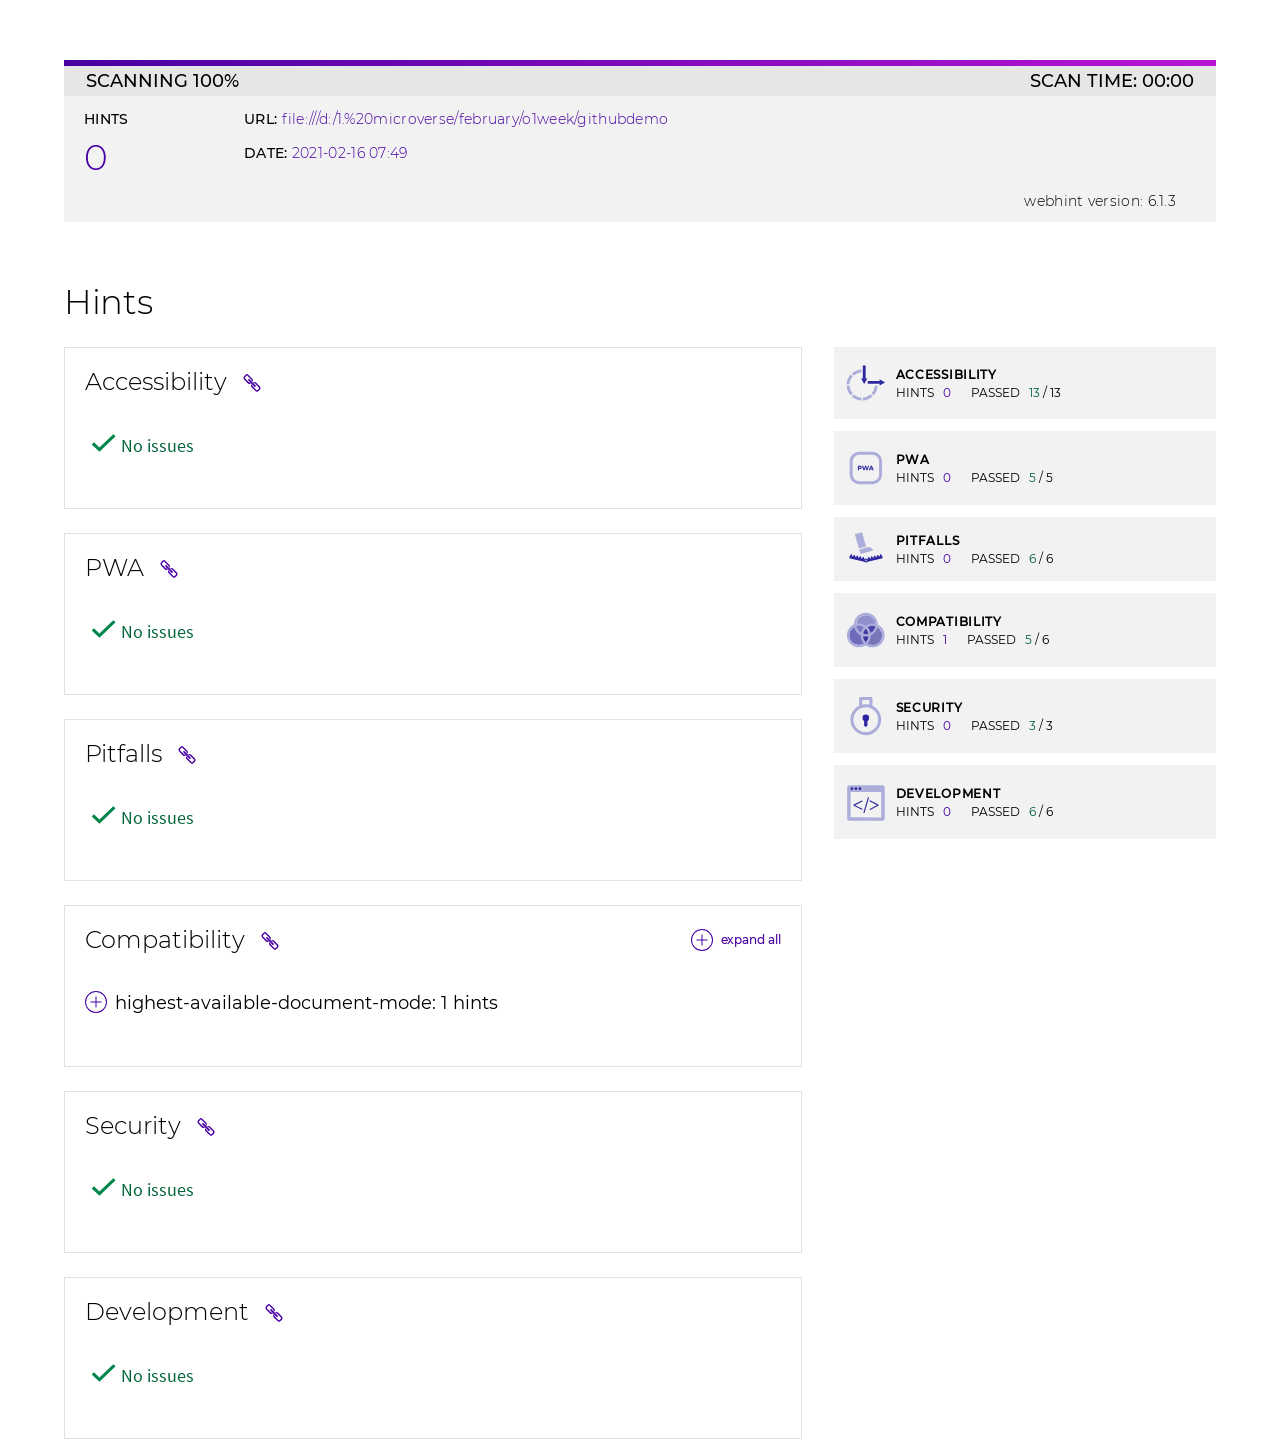
==== hint-report/file--D--1-%20Microverse-February-O1Week-githubDemo.html @ 8ad3d0ea "chage directory of linters.yml" ====
<!DOCTYPE html>
<html lang="en">
<head>
    <meta charset="utf-8">
    <title>Webhint</title>
    <meta name="viewport" content="width=device-width, initial-scale=1">
    
    
        <link rel="icon" href="[data-uri]">
    



    
        <style>
            /* Content from file: styles/fonts.css */
            @font-face {
    font-family: "Montserrat";
    font-style: normal;
    font-weight: 300;
    src: local("Montserrat Light"), local("Montserrat-Light"), url('[data-uri]') format("woff2"), url('[data-uri]') format("woff");
    unicode-range: U+0000-00FF, U+0131, U+0152-0153, U+02BB-02BC, U+02C6, U+02DA, U+02DC, U+2000-206F, U+2074, U+20AC, U+2122, U+2191, U+2193, U+2212, U+2215, U+FEFF, U+FFFD;
}

@font-face {
    font-family: "Montserrat";
    font-style: normal;
    font-weight: 400;
    src: local("Montserrat Regular"), local("Montserrat-Regular"), url('[data-uri]') format("woff2"), url('[data-uri]') format("woff");
    unicode-range: U+0000-00FF, U+0131, U+0152-0153, U+02BB-02BC, U+02C6, U+02DA, U+02DC, U+2000-206F, U+2074, U+20AC, U+2122, U+2191, U+2193, U+2212, U+2215, U+FEFF, U+FFFD;
}

@font-face {
    font-family: "Montserrat";
    font-style: normal;
    font-weight: 500;
    src: local("Montserrat Medium"), local("Montserrat-Medium"), url('[data-uri]') format("woff2"), url('[data-uri]') format("woff");
    unicode-range: U+0000-00FF, U+0131, U+0152-0153, U+02BB-02BC, U+02C6, U+02DA, U+02DC, U+2000-206F, U+2074, U+20AC, U+2122, U+2191, U+2193, U+2212, U+2215, U+FEFF, U+FFFD;
}

@font-face {
    font-family: "Source Sans Pro";
    font-style: normal;
    font-weight: 400;
    src: local("Source Sans Pro Regular"), local("SourceSansPro-Regular"), url('[data-uri]') format("woff2"), url('[data-uri]') format("woff");
    unicode-range: U+0000-00FF, U+0131, U+0152-0153, U+02BB-02BC, U+02C6, U+02DA, U+02DC, U+2000-206F, U+2074, U+20AC, U+2122, U+2191, U+2193, U+2212, U+2215, U+FEFF, U+FFFD;
}

        </style>
    
        <style>
            /* Content from file: styles/base.css */
            /*
 *	BASE
 * =============================================
 */

* {
    box-sizing: border-box;
    margin: 0;
    padding: 0;
}

a {
    text-decoration: none;
}

a:hover {
    text-decoration: underline;
}

button, input, select {
    font: inherit;
}

img {
    border: 0;
}

/* Style focusable elements that need focus ring. Others reset and receive border styles in controls/color.css */
a:focus,
li:focus,
ul:focus,
button:focus,
summary:focus,
[tabindex="0"]:focus {
    outline: 1px dashed;
}

/*
Vertical rhythm
Sets a margin on select block level elements that have a previous sibling.
 */

* + p,
* + ol,
* + ul,
* + dl,
* + fieldset,
* + label,
* + pre,
* + blockquote,
* + img {
    margin-top: 2.4rem;
}

        </style>
    
        <style>
            /* Content from file: styles/controls.css */
            /*
 * BUTTONS
 * ---------------------------------------------
 */

button,
a.button {
    min-width: 16rem;
    max-width: 100%;
    border: 1px solid transparent;

    /* needed to override Chrome styles */
    border-radius: 0;
    padding: 1.2rem 1.6rem;

    color: #fff;
    letter-spacing: .1rem;
    text-transform: uppercase;

    overflow: hidden;
    white-space: nowrap;
    text-overflow: ellipsis;

    /* needed for .button as doesn’t always get default control behaviours */
    display: inline-block;
    text-align: center;
    cursor: pointer;
}

button:hover,
button:focus,
.button:hover,
.button:focus {
    border-color: hsla(0, 0%, 0%, .4);
}

button:active,
.button:active {
    border-color: transparent;
    background-color: hsla(0, 0%, 0%, .4);
}

        </style>
    
        <style>
            /* Content from file: styles/type.css */
            /*
 * TYPOGRAPHY
 * =============================================
 */

/*
    Base font size: 10px for easy rem to px conversion.
    Use % so if user increases their default font-size, it doesn’t wipe that out
*/
html {
    font-size: 62.5%;
}

/* use em rather than rem due to IE9–10 rem in font shorthand bug. */
body {
    font: 1.8em/1.4 base, "Source Sans Pro", Verdana, sans-serif;
}

/*	Headings and Captions */

/* only elements get top margin. Semantic classes only get the font/text styles */
h1,
h2,
h3,
h4,
h5,
button,
legend,
.headline,
.heading,
.subheading,
.title,
.subtitle,
.subtitle--alt,
.caption--alt,
.button,
.button--alt,
.scan-heading,
.category,
.rule-list,
.rule-title,
.rule-tile__category,
[class*="-badge"],
.scan-overview,
.docs-button,
.anchor-top,
.feature__cta {
    font-family: "Montserrat", sans-serif;
}


h1,
h2,
.headline,
.heading,
.scan-heading {
    letter-spacing: -.01em;

    position: relative;
    max-width: 64rem;
    z-index: 1;
}

.headline::before,
.heading::before {
    content: "";
    position: absolute;
    left: 0;
    top: -.5rem;
    height: .5rem;
    width: 5rem;
}

h1,
h2,
h3,
h6,
caption,
.headline,
.heading,
.subheading,
.title,
.subcaption {
    font-weight: 300;
    line-height: 1.2;
}

h3,
h4,
.title,
.subtitle,
.subtitle--alt {
    font-weight: 300;
}

h2,
.subheading {
    font-size: 2.6rem;
}

h3,
.title,
.scan-heading {
    font-size: 2rem;
}

h4,
caption,
.subtitle {
    font-size: 1.8rem;
}

@media (min-width: 48em) {

    h2,
    .subheading {
        font-size: 3.4rem;
    }

    h3,
    .title {
        font-size: 2.4rem;
    }

    h4,
    caption,
    .subtitle {
        font-size: 2rem;
    }

}

/* Maximum line lengths */
details,
p,
li {
    max-width: 64rem;
}

        </style>
    
        <style>
            /* Content from file: styles/layouts.css */
            /*
 * LAYOUTS
 * =============================================
 * @Dependencies: base.css, structure.css
 */

.container::after,
.layout::after,
.module::after {
    display: block;
    clear: both;
    content: "";
}

.layout {
    margin-right: 0;
    margin-left: 0;
}

.module {
    margin-top: 2.4rem;
    width: 100%;
}

.module:first-child {
    margin-top: 0;
}

@media (min-width: 33.75em) {

    .layout {
        margin-right: -1.2rem;
        margin-left: -1.2rem;
    }

    .module {
        float: left;
        padding-right: 1.2rem;
        padding-left: 1.2rem;
    }

}

@media (min-width: 48em) {

    .layout {
        margin-left: -1.6rem;
        margin-right: -1.6rem;
    }

    .module {
        padding-right: 1.6rem;
        padding-left: 1.6rem;
    }

}

/* Primary + Secondary */

@media (min-width: 48em) {

    .module--primary,
    .module--secondary {
        float: left;
        width: 50%;
        margin-top: 0;
    }

    .layout--basic--alt .module--secondary,
    .layout--basic--offset--alt .module--secondary {
        float: right;
    }

}

@media (min-width: 60em) {

    .layout--basic .module--primary,
    .layout--basic--alt .module--primary {
        width: 62.5%;
    }

    .layout--basic .module--secondary,
    .layout--basic--alt .module--secondary {
        width: 33.333%;
    }

    .layout--basic--offset .module--primary,
    .layout--basic--offset--alt .module--primary {
        width: 58.333%;
    }

    .layout--basic--offset .module--secondary,
    .layout--basic--offset--alt .module--secondary {
        width: 37.5%;
    }

}

        </style>
    
        <style>
            /* Content from file: styles/structure.css */
            /*
 * BASIC STRUCTURE
 * =============================================
 * @Dependencies: base.css
 */

body {
    overflow-x: hidden;
}

/* Limit widths */
hr,
.container {
    max-width: 144rem;
}

/* Standard sections and subsections */
.section,
hr {
    margin-top: 4.8rem;
}



/*
Containing element goes INSIDE sections,
as some sections are full-bleed on the page.
 */

.container {
    width: 100%;
    padding-right: 1rem;
    padding-left: 1rem;
}

.container .container,
.container hr {
    width: auto;
}

@media (min-width: 48em) {

    .content > header,
    .section,
    hr {
        margin-top: 6rem;
    }

}

/* @TODO: Revert to 56.2em when extensions is removed from header */
@media (min-width: 58em) {

    hr,
    .container {
        width: 90%;
        margin-right: auto;
        margin-left: auto;
        padding-right: 0;
        padding-left: 0;
    }

}

        </style>
    
        <style>
            /* Content from file: styles/anchor-top.css */
            a.anchor-top {
    position: fixed;
    right: 2.4rem;
    bottom: 2.4rem;

    width: 5rem;
    height: 6rem;

    padding: 3.3rem 1.2rem 1rem 1.2rem;

    font-size: 1.3rem;
    background: hsla(266, 100%, 32%, .7);
    color: #fff;
    text-transform: uppercase;

    border-radius: .4rem;
}

a.anchor-top:hover, a.anchor-top:focus {
    background: hsla(266, 100%, 32%, .8);
    text-decoration: none;
}

a.anchor-top:focus {
    outline: 1px dashed #4700a3;
}

a.anchor-top:active {
    background: hsla(266, 100%, 32%, 1);
}

a.anchor-top::before {
    content: url('[data-uri]');
    display: inline-block;
    position: absolute;
    width: 2.5rem;
    top: 1.4rem;
    left: 0;
    padding: 0 1.25rem;
}

        </style>
    
        <style>
            /* Content from file: styles/scan/scan-results.css */
            /*
* SCAN RESULTS
* =============================================
* @Dependencies: base.css, structure.css, type.css
*/

.menu-open {
    overflow: hidden;
}

/* SCAN OVERVIEW */

.scan-overview {
    margin-bottom: 2.4rem;
    width: 100%;
}

.scan-overview__status {
    background-color: #e6e6e6;
    display: flex;
    font-size: 1.8rem;
    font-weight: 500;
    justify-content: space-between;
    line-height: 1.8rem;
    margin: 0;
    padding: 1.2rem 2.2rem .6rem;
    position: relative;
    text-transform: uppercase;
}

.scan-overview__status * {
    margin-top: 0;
}

.scan-overview__progress-bar {
    background-image: linear-gradient(270deg, #4700a3, #b914d4);
    background-size: 300%;
    height: 6px;
    left: 0;
    position: absolute;
    top: 0;
    transition: width 1s 0s linear;
    width: 0;
    animation: progressBarAnimation 2s ease infinite;
}

.scan-overview__progress-bar.end-animation {
    animation: none;
    background-size: 100%;
    background-image: linear-gradient(to right, #4700a3, #b914d4);
}

@keyframes progressBarAnimation {

    0% {
        background-position: 0% 50%
    }
    50% {
        background-position: 100% 50%
    }
    100% {
        background-position: 0% 50%
    }

}

.scan-overview--details {
    background-color: #f2f2f2;
    padding: 1.4rem 2rem;
    position: relative;
}

.scan-overview--debug-details {
    display: flex;
}

.scan-overview__scan-time {
    display: none;
    margin: 0;
}

.scan-overview--version {
    margin-right: 2rem;
}

.scan-overview--version .scan-overview__subheader,
.scan-overview--config .scan-overview__subheader {
    text-transform: none;
}

.scan-overview__subheader {
    font-size: 1.4rem;
    font-weight: 500;
    letter-spacing: .03rem;
    margin-top: 1.4rem;
    max-width: none;
    text-transform: uppercase;
}

.scan-overview__subheader span {
    color: #4700a3;
    font-weight: 300;
}

.scan-overview--debug-details .scan-overview__subheader {
    color: #000;
    font-weight: 300;
}

.scan-overview--debug-details .scan-overview__subheader span {
    color: #000;
}

.overview--url__url {
    text-transform: lowercase;
}

[class*="scan-overview__body--"] {
    font-size: 4.8rem;
    font-weight: 200;
    letter-spacing: .03rem;
    margin-right: 1rem;
    margin-top: .2rem;
    min-width: 15rem;
    text-transform: uppercase;
}

.scan-overview__body--purple {
    color: #4700a3;
}

.scan-overview__body__permalink {
    overflow-wrap: break-word;
    word-wrap: break-word;
}

.scan-overview__body__permalink .permalink-content {
    text-transform: none;
}

.permalink-copy {
    background-color: transparent;
    font-weight: 300;
    min-width: 2rem;
    padding: 0;
    text-align: left;
    white-space: normal;
}

.permalink-copy img {
    vertical-align: middle;
    width: 2rem;
}

.scan-overview__body__link {
    color: #000;
    display: inline-block;
    font-weight: 300;
}

@media (min-width: 33.75em) {

    .scan-overview--details {
        display: flex;
        justify-content: flex-start;
        padding-bottom: 4rem;
    }

    .scan-overview--more-details {
        display: flex;
        flex-wrap: wrap;
        justify-content: flex-start;
    }

    .scan-overview--scan-links {
        margin-right: 2rem;
    }

    .scan-overview__scan-time {
        display: block;
    }

    .scan-overview--scan-links .scan-overview__subheader {
        margin-bottom: 1.4rem;
    }

    .scan-overview--debug-details {
        bottom: 1rem;
        position: absolute;
        right: 2rem;
    }

    .scan-overview__subheader {
        margin-top: 0;
    }
}

@media (min-width: 58em) {
    [class*="scan-overview__body--"] {
        font-size: 3.6rem;
    }
}

/* OVERVIEW TILES */

.module.module--categories {
    margin-top: 0;
    width: 100%;
}

.rule-categories {
    position: fixed;
    left: 0;
    padding: 0 2rem;
    width: 100%;
    background-color: #fff;
    z-index: 5;
    bottom: calc(-100% + 5rem);
    height: calc(100% - 5rem);
    transition: bottom .5s ease-out;
}

.rule-categories.open {
    bottom: 5rem;
}

.rule-categories a {
    text-decoration: none;
}

.rule-tile--wrapper {
    border: 1px solid #979797;
    border-top: none;
    display: block;
}

.rule-tile--wrapper:first-child {
    border-top: 1px solid #979797;
}

.rule-tile {
    align-items: center;
    background-color: #f2f2f2;
    color: #000;
    display: flex;
    justify-content: space-evenly;
    padding: 1.2rem;
}

.rule-icon {
    margin-top: 0;
    max-width: 3.1rem;
    width: 100%;
}

a > .rule-tile:hover {
    background-color: rgba(64, 69, 221, 0.2);
    text-decoration: none;
}

.rule-tile__category {
    color: #000;
    flex: 1;
    font-size: 1.2rem;
    font-weight: 600;
    letter-spacing: .07rem;
    margin: 0 0 0 1rem;
    max-width: 19rem;
    text-transform: uppercase;
    white-space: nowrap;
}

.rule-tile__hints {
    color: #4700a3;
}

.rule-tile__passed {
    color: #006538;
}

.rule-tile__info {
    align-items: center;
    display: flex;
    flex-grow: 1;
    justify-content: space-between;
}

.rule-tile__results {
    display: flex;
    flex: 1;
    justify-content: space-around;
}

.rule-tile__result-wrapper {
    margin-left: 2.4rem;
    text-align: center;
}

.rule-tile__result-wrapper p {
    margin: 0;
}

.rule-tile__sub-category {
    /* move to type.css */
    font-family: "Montserrat", sans-serif;
    font-size: 1.4rem;
    font-weight: 500;
    flex: 1;
    text-transform: uppercase;
}

.show-categories {
    background-color: #4713a0;
    bottom: 0;
    height: 5rem;
    left: 0;
    position: fixed;
    text-transform: uppercase;
    width: 100%;
    z-index: 10;
}


@media (min-width: 33.75em) {

    .module.module--categories {
        float: none;
    }

    .rule-tile__category {
        font-size: 1.4rem;
    }

    .rule-tile__sub-category {
        font-size: 1.6rem;
        font-weight: 400;
    }

    .rule-icon {
        max-width: 4rem;
        max-height: 5rem;
    }

}

@media (min-width: 48em) {

    .module.module--categories {
        float: right;
        margin-top: 2.4rem;
        position: sticky;
        top: 1rem;
        width: 35%;
    }

    .module.module--results {
        width: 65%;
    }
    .show-categories {
        display: none;
    }

    .rule-categories {
        display: block;
        padding: 0;
        position: static;
    }

    .rule-tile {
        margin: 0 0 1.2rem;
    }

    .rule-tile--wrapper {
        border: none;
    }

    .rule-tile--wrapper:first-child {
        border-top: none;
    }

}

@media (min-width: 48em) and (max-width: 82.5em) {

    .rule-tile__info {
        flex-direction: column;
        justify-content: center;
        align-items: start;
    }

    .rule-tile__category {
        font-size: 1.2rem;
    }

    .rule-tile__results {
        justify-content: start;
        line-height: 1.3rem;
        margin-left: 1rem;
        width: 100%;
    }

    .rule-tile__result-wrapper {
        margin: 0;
    }

    .rule-tile__result-wrapper:first-child {
        margin-right: 2rem;
    }

    .rule-tile__result-wrapper p {
        display: inline-block;
    }

    .rule-tile__result-wrapper p span {
        margin-left: .5rem;
    }

    .rule-tile__sub-category {
        font-size: 1.2rem;
    }

}

/* SCAN DETAILS */

.rule-result {
    border: 1px solid #e2e2e2;
    margin-top: 2.4rem;
    padding: 2rem;
}

.rule-result--category {
    align-items: center;
    display: flex;
    justify-content: space-between;
    margin-bottom: 3.6rem;
}

.hint-link::after {
	position: absolute;
	content: url('[data-uri]');
	display: inline-block;
	width: 2rem;
	margin-top: .3rem;
	margin-left: 1.5rem;
}

.button-expand-all {
    background: rgba(255, 255, 255, 0) url('[data-uri]') 0 0 no-repeat;
    border: 0;
    color: #4700a3;
    font-size: 1.2rem;
    font-weight: 500;
    height: 2.2rem;
    letter-spacing: -.1px;
    line-height: 2.2rem;
    min-width: 0;
    padding: 0 0 0 3rem;
    position: relative;
}

.button-expand-all.closed {
    background-position: 0 -2.2rem;
}

.rule-result h3 {
    display: flex;
    text-transform: capitalize;
}

.rule-result--details {
    /* display: block; is necessary for Edge */
    display: block;
    margin-bottom: 3rem;
    max-width: none;
    width: 100%;
}

.rule-result--details > .rule-content {
    display: none;
}

.rule-result--details[open] > .rule-content {
    display: block;
}

.rule-title {
    cursor: pointer;
    font-size: 1.8rem;
    font-weight: 400;
    padding-left: 3rem;
    list-style: none;
}

.rule-title::-webkit-details-marker {
    display: none;
}

.rule-title::before {
    background: url('[data-uri]') no-repeat 0 -22px;
    content: "";
    height: 22px;
    position: absolute;
    width: 22px;
    margin-left: -3rem;
}

.rule-result--details[open] .rule-title::before {
    background-position: 0 0;
}

.rule-content {
    border-top: 1px solid #979797;
    display: flex;
    flex-flow: column;
    margin-top: .8rem;
}

.rule-result--details__hint-number {
    color: #4700a3;
}

.rule-result--details__hint-link,
.rule-result--details__hint-link:visited {
    color: #4700a3;
}

.rule-doc-buttons {
    background-color: #fff;
    padding-top: 1rem;
    position: sticky;
    top: 0;
    z-index: 1;
}

.rule-doc-button {
    background: #4700a3;
    display: inline-block;
    font-size: 1.4rem;
    font-weight: 500;
    padding: .6rem 3.5rem .6rem 1rem;
    position: relative;
    text-decoration: none;
}

.rule-doc-button,
.rule-doc-button:visited {
    color: #fff;
}

.rule-doc-button:nth-child(2) {
    margin-left: 1rem;
}

.rule-doc-icon {
    background: url('[data-uri]') no-repeat right center;
    height: 100%;
    position: absolute;
    right: 1rem;
    top: 0;
    width: 20px;
}

button {
    text-transform: none;
}

.rule-result--details__body {
    padding: 1.4rem 0;
    margin-left: 3rem;
}

.rule-result--details__body p {
    overflow-wrap: break-word;
    word-wrap: break-word;
}

.rule-result--details__body > * {
    margin-top: 2rem;
}

.rule-result--details__body code {
    background-color: hsla(238, 65%, 90%, .6);
    border-radius: .3rem;
    padding: .2rem .4rem;
}

.rule-result__code {
    background-color: #f4f4f4;
    margin-top: 3rem;
    padding: 2.4rem;
    /* Hanlde long urls */
    overflow-wrap: break-word;
    word-wrap: break-word;
    -ms-word-break: break-all;
    word-break: break-word;
    /* Adds a hyphen where the word breaks, if supported (No Blink) */
    -ms-hyphens: auto;
    -moz-hyphens: auto;
    -webkit-hyphens: auto;
    hyphens: auto;
}

.rule-result__code code {
    background-color: #f4f4f4;
}

/* RULE RESULT MESSAGES */

.rule-result__message--compiling {
    color: #4700a3;
    margin-top: -2.6rem;
}

.rule-result__message--compiling p,
.rule-result__message--compiling__loader {
    display: inline-block;
}

.rule-result__message--compiling p {
    padding-left: 1.6rem;
}

.rule-result__message--compiling__loader {
    animation: spin 2s linear infinite;
    border: 3px solid #f3f3f3;
    border-radius: 50%;
    border-top: 3px solid #4700a3;
    height: 2.5rem;
    width: 2.5rem;
}

.rule-result__doc--list {
    padding-left: 2rem;
    margin-top: 0;
}

/* RESULTS LOADER ANIMATION */

@keyframes spin {

    0% {
        transform: rotate(0deg);
    }
    100% {
        transform: rotate(360deg);
    }

}

.rule-result__message--passed {
    color: #006538;
    padding-left: 3.6rem;
}

.rule-result__message--passed::before {
    content: url('[data-uri]');
    height: .5rem;
    position: absolute;
    width: 2.5rem;
    margin-left: -3rem;
}

/* INTEGRATION MESSAGES */

.rule-result--details__footer-msg {
    margin: 2.4rem 0 2.4rem 3rem;
}

.rule-result--details__footer-msg p {
    display: inline-block;
}

.rule-result--details__footer-msg img {
    margin-left: 1.2rem;
    margin-top: 0;
    vertical-align: middle;
    width: 15rem;
}

.rule-result--details__footer-msg img.axe-logo {
    width: 7rem;
}

/* SCAN QUEUE */

.scan-queue-bg-wrap {
    background-color: #3035a6;
    color: #fff;
    padding-bottom: 6rem;
}

.scan-queue-bg-wrap .breadcrumb ul,
.scan-queue-bg-wrap .breadcrumb ul a,
.scan-queue-bg-wrap > .subtitle {
    color: #fff;
}

.scan-queue__permalink {
    background-color: #fff;
    color: #000;
    max-width: 64rem;
    margin: 2.4rem 0;
    padding: 2.4rem;
    word-break: break-all;
}

/* SCAN ERROR */

.scanner-cta {
    position: relative;
}

.scanner-cta__link::after {
    content: url('[data-uri]');
    display: inline-block;
    left: 21rem;
    margin-top: .2rem;
    position: absolute;
    width: .8rem;
}

.scan-error {
    margin-top: 2.4rem;
}

/* PRINT STYLES */

@media print {

    .rule-categories {
        position: relative;
        margin: 1.2rem 0 0 0;
        padding: 0;
    }

    .show-categories {
        display: none;
    }

    .rule-tiles {
        padding: .6rem 1.2rem;
    }

    .button-expand-all {
        display: none;
    }

    .rule-doc-buttons {
        position: relative;
    }

    .rule-doc-button,
    .rule-doc-button:nth-child(2) {
        border: 1px solid #4700a3;
        color: #4700a3;
        background-color: #fff;
        padding: .6rem;
    }

    .rule-doc-icon {
        display: none;
    }

    .rule-result--details,
    .rule-result--details__hint-link,
    .rule-result--details__footer-msg {
        font-size: 75%;
    }

    .rule-result--details__body {
        border-top: 1px solid #d6d6d6;
    }

    .rule-content div:nth-child(2) {
        border-top: none;
    }

    .rule-result--details__body p {
        margin: .6rem 0 0 0;
    }

    .rule-result__code {
        border: 1px solid #d6d6d6;
        margin: 1.2rem 0 0 0;
        padding: 1.2rem;
    }

    .rule-result--details__footer-msg {
        margin: .6rem 0 1.2rem 3rem;
    }

    .rule-result--details__footer-msg img.axe-logo {
        width: 3rem;
    }

    .rule-title {
        padding-left: 0;
    }

    .hint-link::after,
    .rule-title::before {
        display: none;
    }

}

        </style>
    
        <style>
            /* Content from file: styles/highlight/default.min.css */
            .hljs{display:block;overflow-x:auto;padding:0.5em;background:#F0F0F0}.hljs,.hljs-subst{color:#444}.hljs-comment{color:#888888}.hljs-keyword,.hljs-attribute,.hljs-selector-tag,.hljs-meta-keyword,.hljs-doctag,.hljs-name{font-weight:bold}.hljs-type,.hljs-string,.hljs-number,.hljs-selector-id,.hljs-selector-class,.hljs-quote,.hljs-template-tag,.hljs-deletion{color:#880000}.hljs-title,.hljs-section{color:#880000;font-weight:bold}.hljs-regexp,.hljs-symbol,.hljs-variable,.hljs-template-variable,.hljs-link,.hljs-selector-attr,.hljs-selector-pseudo{color:#BC6060}.hljs-literal{color:#78A960}.hljs-built_in,.hljs-bullet,.hljs-code,.hljs-addition{color:#397300}.hljs-meta{color:#1f7199}.hljs-meta-string{color:#4d99bf}.hljs-emphasis{font-style:italic}.hljs-strong{font-weight:bold}
        </style>
    
</head>
<body>
    <div class="section container">
    <div class="scan-overview" data-id="1613461796624" id="main">
        <div class="scan-overview__status">
            <div id="scan-percentage-bar" class="scan-overview__progress-bar end-animation" style="width: 100%"></div>
            <p>scanning <span id="scan-percentage">100%</span></p>
            <p class="scan-overview__scan-time">
                scan time: <span id="scan-time">00:00</span>
            </p>
        </div>
        <div class="scan-overview--details">
            <div class="scan-overview--hints">
                <p class="scan-overview__subheader">hints</p>
                <p class="scan-overview__body--purple large" id="total-hints">0</p>
            </div>
            <div class="scan-overview--more-details">
                <div class="scan-overview--scan-links">
                    <div class="scan-overview--url">
                        <p class="scan-overview__subheader">url: <span class="overview--url__url">file:///D:/1.%20Microverse/February/O1Week/githubDemo</span></p>
                    </div>
                    
                        <div class="scan-overview--time-stamp">
                            <p class="scan-overview__subheader">Date: <span id="scan-date" class="overview--time-stamp__time-stamp" data-date="2021-02-16T07:49:56.011Z">2021-02-16T07:49:56.011Z</span></p>
                        </div>
                    
                </div>
                
            </div>
            <div class="scan-overview--debug-details">
                <div class="scan-overview--version">
                    <p class="scan-overview__subheader">webhint version: <span id="version">6.1.3</span></p>
                </div>
                
            </div>
        </div>
    </div>
    
    <section id="results-container" class="section container" aria-labelledby="hints" aria-live="polite">
        <h2 id="hints">Hints</h2>
        <div class="layout layout--basic--offset--alt">
            <div class="module module--secondary module--categories">
                <button aria-control="categories-list" class="show-categories" id="show-categories">Jump to category</button>
                <div class="rule-categories" id="categories-list">
                                            <a class="rule-tile--wrapper" id="summary-accessibility" href="#category-accessibility">
    <div class="rule-tile">
        <img src="[data-uri]" class="rule-icon" alt="" role="presentation">
        <div class="rule-tile__info">
            <p class="rule-tile__category">Accessibility</p>
            <div class="rule-tile__results">
                <div class="rule-tile__result-wrapper">
                    <p class="rule-tile__sub-category">hints</p>
                    <p class="rule-tile__sub-category rule-tile__hints"><span>0</span></p>
                </div>
                <div class="rule-tile__result-wrapper">
                    <p class="rule-tile__sub-category">passed</p>
                    <p class="rule-tile__sub-category"><span class="rule-tile__passed">13</span>&nbsp;/&nbsp;13</p>
                </div>
            </div>
        </div>
    </div>
</a>

                                            <a class="rule-tile--wrapper" id="summary-pwa" href="#category-pwa">
    <div class="rule-tile">
        <img src="[data-uri]" class="rule-icon" alt="" role="presentation">
        <div class="rule-tile__info">
            <p class="rule-tile__category">PWA</p>
            <div class="rule-tile__results">
                <div class="rule-tile__result-wrapper">
                    <p class="rule-tile__sub-category">hints</p>
                    <p class="rule-tile__sub-category rule-tile__hints"><span>0</span></p>
                </div>
                <div class="rule-tile__result-wrapper">
                    <p class="rule-tile__sub-category">passed</p>
                    <p class="rule-tile__sub-category"><span class="rule-tile__passed">5</span>&nbsp;/&nbsp;5</p>
                </div>
            </div>
        </div>
    </div>
</a>

                                            <a class="rule-tile--wrapper" id="summary-pitfalls" href="#category-pitfalls">
    <div class="rule-tile">
        <img src="[data-uri]" class="rule-icon" alt="" role="presentation">
        <div class="rule-tile__info">
            <p class="rule-tile__category">Pitfalls</p>
            <div class="rule-tile__results">
                <div class="rule-tile__result-wrapper">
                    <p class="rule-tile__sub-category">hints</p>
                    <p class="rule-tile__sub-category rule-tile__hints"><span>0</span></p>
                </div>
                <div class="rule-tile__result-wrapper">
                    <p class="rule-tile__sub-category">passed</p>
                    <p class="rule-tile__sub-category"><span class="rule-tile__passed">6</span>&nbsp;/&nbsp;6</p>
                </div>
            </div>
        </div>
    </div>
</a>

                                            <a class="rule-tile--wrapper" id="summary-compatibility" href="#category-compatibility">
    <div class="rule-tile">
        <img src="[data-uri]" class="rule-icon" alt="" role="presentation">
        <div class="rule-tile__info">
            <p class="rule-tile__category">Compatibility</p>
            <div class="rule-tile__results">
                <div class="rule-tile__result-wrapper">
                    <p class="rule-tile__sub-category">hints</p>
                    <p class="rule-tile__sub-category rule-tile__hints"><span>1</span></p>
                </div>
                <div class="rule-tile__result-wrapper">
                    <p class="rule-tile__sub-category">passed</p>
                    <p class="rule-tile__sub-category"><span class="rule-tile__passed">5</span>&nbsp;/&nbsp;6</p>
                </div>
            </div>
        </div>
    </div>
</a>

                                            <a class="rule-tile--wrapper" id="summary-security" href="#category-security">
    <div class="rule-tile">
        <img src="[data-uri]" class="rule-icon" alt="" role="presentation">
        <div class="rule-tile__info">
            <p class="rule-tile__category">Security</p>
            <div class="rule-tile__results">
                <div class="rule-tile__result-wrapper">
                    <p class="rule-tile__sub-category">hints</p>
                    <p class="rule-tile__sub-category rule-tile__hints"><span>0</span></p>
                </div>
                <div class="rule-tile__result-wrapper">
                    <p class="rule-tile__sub-category">passed</p>
                    <p class="rule-tile__sub-category"><span class="rule-tile__passed">3</span>&nbsp;/&nbsp;3</p>
                </div>
            </div>
        </div>
    </div>
</a>

                                            <a class="rule-tile--wrapper" id="summary-development" href="#category-development">
    <div class="rule-tile">
        <img src="[data-uri]" class="rule-icon" alt="" role="presentation">
        <div class="rule-tile__info">
            <p class="rule-tile__category">Development</p>
            <div class="rule-tile__results">
                <div class="rule-tile__result-wrapper">
                    <p class="rule-tile__sub-category">hints</p>
                    <p class="rule-tile__sub-category rule-tile__hints"><span>0</span></p>
                </div>
                <div class="rule-tile__result-wrapper">
                    <p class="rule-tile__sub-category">passed</p>
                    <p class="rule-tile__sub-category"><span class="rule-tile__passed">6</span>&nbsp;/&nbsp;6</p>
                </div>
            </div>
        </div>
    </div>
</a>

                    
                </div>
            </div>
            <div class="module module--primary module--results">
                                    <section class="rule-result" id="accessibility">
    <div class="rule-result--category">
        <h3 id="category-accessibility">Accessibility <a href="#category-accessibility" class="hint-link" title="Accessibility"></a></h3>
        
    </div>
    
        <div class="rule-result--details">
    <div class="rule-result__message--passed">
        <p>No issues</p>
    </div>
</div>

    
</section>

                                    <section class="rule-result" id="pwa">
    <div class="rule-result--category">
        <h3 id="category-pwa">PWA <a href="#category-pwa" class="hint-link" title="PWA"></a></h3>
        
    </div>
    
        <div class="rule-result--details">
    <div class="rule-result__message--passed">
        <p>No issues</p>
    </div>
</div>

    
</section>

                                    <section class="rule-result" id="pitfalls">
    <div class="rule-result--category">
        <h3 id="category-pitfalls">Pitfalls <a href="#category-pitfalls" class="hint-link" title="Pitfalls"></a></h3>
        
    </div>
    
        <div class="rule-result--details">
    <div class="rule-result__message--passed">
        <p>No issues</p>
    </div>
</div>

    
</section>

                                    <section class="rule-result" id="compatibility">
    <div class="rule-result--category">
        <h3 id="category-compatibility">Compatibility <a href="#category-compatibility" class="hint-link" title="Compatibility"></a></h3>
        
            <button title="expand" class="button-expand-all expanded">close all</button>

        
    </div>
    
        
            <details open class="rule-result--details" id="highest-available-document-mode" aria-expanded="true" role="group">
    <summary class="rule-title" title="show highest-available-document-mode&#39;s result details" role="button">highest-available-document-mode: 1 hints</summary>
    <div class="rule-content">
        
        <div class="rule-doc-buttons">
            <a class="rule-doc-button" rel="noopener noreferrer" target="_blank" href="https://webhint.io/docs/user-guide/hints/hint-highest-available-document-mode/#why-is-this-important"
                title="highest-available-document-mode - Why is this important">
                Why is this important <span class="rule-doc-icon"></span>
            </a>

            <a class="rule-doc-button" rel="noopener noreferrer" target="_blank" href="https://webhint.io/docs/user-guide/hints/hint-highest-available-document-mode/#examples-that-pass-the-hint"
                title="highest-available-document-mode - How to fix it">
                How to fix it <span class="rule-doc-icon"></span>
            </a>
        </div>
        
        
            <div class="rule-result--details__body">
                <p id="hint-highest-available-document-mode-1">
                    <span class="rule-result--details__hint-number">hint #1:</span> The &#39;x-ua-compatible&#39; meta element should not be specified as it is not needed. <a href="#hint-highest-available-document-mode-1" class="hint-link" title="highest-available-document-mode: hint #1"></a>
                </p>
                
                <p>
                    <a class="rule-result--details__hint-link" target="_blank" rel="noopener noreferrer" href="file:///D:/1.%20Microverse/February/O1Week/githubDemo/index.html">
                        file:///D:/1.%20Microvers … githubDemo/index.html
                    </a>
                </p>
                
                
                <div class="rule-result__code">
                    <code class="">&lt;meta http-equiv=&#34;X-UA-Compatible&#34; content=&#34;IE=edge&#34;&gt;</code>
                </div>
                
                
            </div>
            
        
    </div>
</details>

        
    
</section>

                                    <section class="rule-result" id="security">
    <div class="rule-result--category">
        <h3 id="category-security">Security <a href="#category-security" class="hint-link" title="Security"></a></h3>
        
    </div>
    
        <div class="rule-result--details">
    <div class="rule-result__message--passed">
        <p>No issues</p>
    </div>
</div>

    
</section>

                                    <section class="rule-result" id="development">
    <div class="rule-result--category">
        <h3 id="category-development">Development <a href="#category-development" class="hint-link" title="Development"></a></h3>
        
    </div>
    
        <div class="rule-result--details">
    <div class="rule-result__message--passed">
        <p>No issues</p>
    </div>
</div>

    
</section>

                
            </div>
        </div>
    </section>
    
</div>

    <a href="#main" class="anchor-top" hidden aria-label="back to top">top</a>

    
        <script>
            /* Content from file: js/highlight/highlight.min.js */
            /* eslint-disable */

/*! highlight.js v9.12.0 | BSD3 License | git.io/hljslicense */
!function(e){var t="object"==typeof window&&window||"object"==typeof self&&self;"undefined"!=typeof exports?e(exports):t&&(t.hljs=e({}),"function"==typeof define&&define.amd&&define([],function(){return t.hljs}))}(function(e){function t(e){return e.replace(/&/g,"&amp;").replace(/</g,"&lt;").replace(/>/g,"&gt;")}function r(e){return e.nodeName.toLowerCase()}function a(e,t){var r=e&&e.exec(t);return r&&0===r.index}function n(e){return E.test(e)}function i(e){var t,r,a,i,s=e.className+" ";if(s+=e.parentNode?e.parentNode.className:"",r=M.exec(s))return w(r[1])?r[1]:"no-highlight";for(s=s.split(/\s+/),t=0,a=s.length;a>t;t++)if(i=s[t],n(i)||w(i))return i}function s(e){var t,r={},a=Array.prototype.slice.call(arguments,1);for(t in e)r[t]=e[t];return a.forEach(function(e){for(t in e)r[t]=e[t]}),r}function c(e){var t=[];return function a(e,n){for(var i=e.firstChild;i;i=i.nextSibling)3===i.nodeType?n+=i.nodeValue.length:1===i.nodeType&&(t.push({event:"start",offset:n,node:i}),n=a(i,n),r(i).match(/br|hr|img|input/)||t.push({event:"stop",offset:n,node:i}));return n}(e,0),t}function o(e,a,n){function i(){return e.length&&a.length?e[0].offset!==a[0].offset?e[0].offset<a[0].offset?e:a:"start"===a[0].event?e:a:e.length?e:a}function s(e){function a(e){return" "+e.nodeName+'="'+t(e.value).replace('"',"&quot;")+'"'}u+="<"+r(e)+N.map.call(e.attributes,a).join("")+">"}function c(e){u+="</"+r(e)+">"}function o(e){("start"===e.event?s:c)(e.node)}for(var l=0,u="",d=[];e.length||a.length;){var b=i();if(u+=t(n.substring(l,b[0].offset)),l=b[0].offset,b===e){d.reverse().forEach(c);do o(b.splice(0,1)[0]),b=i();while(b===e&&b.length&&b[0].offset===l);d.reverse().forEach(s)}else"start"===b[0].event?d.push(b[0].node):d.pop(),o(b.splice(0,1)[0])}return u+t(n.substr(l))}function l(e){return e.v&&!e.cached_variants&&(e.cached_variants=e.v.map(function(t){return s(e,{v:null},t)})),e.cached_variants||e.eW&&[s(e)]||[e]}function u(e){function t(e){return e&&e.source||e}function r(r,a){return new RegExp(t(r),"m"+(e.cI?"i":"")+(a?"g":""))}function a(n,i){if(!n.compiled){if(n.compiled=!0,n.k=n.k||n.bK,n.k){var s={},c=function(t,r){e.cI&&(r=r.toLowerCase()),r.split(" ").forEach(function(e){var r=e.split("|");s[r[0]]=[t,r[1]?Number(r[1]):1]})};"string"==typeof n.k?c("keyword",n.k):k(n.k).forEach(function(e){c(e,n.k[e])}),n.k=s}n.lR=r(n.l||/\w+/,!0),i&&(n.bK&&(n.b="\\b("+n.bK.split(" ").join("|")+")\\b"),n.b||(n.b=/\B|\b/),n.bR=r(n.b),n.e||n.eW||(n.e=/\B|\b/),n.e&&(n.eR=r(n.e)),n.tE=t(n.e)||"",n.eW&&i.tE&&(n.tE+=(n.e?"|":"")+i.tE)),n.i&&(n.iR=r(n.i)),null==n.r&&(n.r=1),n.c||(n.c=[]),n.c=Array.prototype.concat.apply([],n.c.map(function(e){return l("self"===e?n:e)})),n.c.forEach(function(e){a(e,n)}),n.starts&&a(n.starts,i);var o=n.c.map(function(e){return e.bK?"\\.?("+e.b+")\\.?":e.b}).concat([n.tE,n.i]).map(t).filter(Boolean);n.t=o.length?r(o.join("|"),!0):{exec:function(){return null}}}}a(e)}function d(e,r,n,i){function s(e,t){var r,n;for(r=0,n=t.c.length;n>r;r++)if(a(t.c[r].bR,e))return t.c[r]}function c(e,t){if(a(e.eR,t)){for(;e.endsParent&&e.parent;)e=e.parent;return e}return e.eW?c(e.parent,t):void 0}function o(e,t){return!n&&a(t.iR,e)}function l(e,t){var r=v.cI?t[0].toLowerCase():t[0];return e.k.hasOwnProperty(r)&&e.k[r]}function p(e,t,r,a){var n=a?"":L.classPrefix,i='<span class="'+n,s=r?"":R;return i+=e+'">',i+t+s}function m(){var e,r,a,n;if(!N.k)return t(E);for(n="",r=0,N.lR.lastIndex=0,a=N.lR.exec(E);a;)n+=t(E.substring(r,a.index)),e=l(N,a),e?(M+=e[1],n+=p(e[0],t(a[0]))):n+=t(a[0]),r=N.lR.lastIndex,a=N.lR.exec(E);return n+t(E.substr(r))}function f(){var e="string"==typeof N.sL;if(e&&!x[N.sL])return t(E);var r=e?d(N.sL,E,!0,k[N.sL]):b(E,N.sL.length?N.sL:void 0);return N.r>0&&(M+=r.r),e&&(k[N.sL]=r.top),p(r.language,r.value,!1,!0)}function g(){C+=null!=N.sL?f():m(),E=""}function _(e){C+=e.cN?p(e.cN,"",!0):"",N=Object.create(e,{parent:{value:N}})}function h(e,t){if(E+=e,null==t)return g(),0;var r=s(t,N);if(r)return r.skip?E+=t:(r.eB&&(E+=t),g(),r.rB||r.eB||(E=t)),_(r,t),r.rB?0:t.length;var a=c(N,t);if(a){var n=N;n.skip?E+=t:(n.rE||n.eE||(E+=t),g(),n.eE&&(E=t));do N.cN&&(C+=R),N.skip||(M+=N.r),N=N.parent;while(N!==a.parent);return a.starts&&_(a.starts,""),n.rE?0:t.length}if(o(t,N))throw new Error('Illegal lexeme "'+t+'" for mode "'+(N.cN||"<unnamed>")+'"');return E+=t,t.length||1}var v=w(e);if(!v)throw new Error('Unknown language: "'+e+'"');u(v);var y,N=i||v,k={},C="";for(y=N;y!==v;y=y.parent)y.cN&&(C=p(y.cN,"",!0)+C);var E="",M=0;try{for(var B,S,$=0;;){if(N.t.lastIndex=$,B=N.t.exec(r),!B)break;S=h(r.substring($,B.index),B[0]),$=B.index+S}for(h(r.substr($)),y=N;y.parent;y=y.parent)y.cN&&(C+=R);return{r:M,value:C,language:e,top:N}}catch(A){if(A.message&&-1!==A.message.indexOf("Illegal"))return{r:0,value:t(r)};throw A}}function b(e,r){r=r||L.languages||k(x);var a={r:0,value:t(e)},n=a;return r.filter(w).forEach(function(t){var r=d(t,e,!1);r.language=t,r.r>n.r&&(n=r),r.r>a.r&&(n=a,a=r)}),n.language&&(a.second_best=n),a}function p(e){return L.tabReplace||L.useBR?e.replace(B,function(e,t){return L.useBR&&"\n"===e?"<br>":L.tabReplace?t.replace(/\t/g,L.tabReplace):""}):e}function m(e,t,r){var a=t?C[t]:r,n=[e.trim()];return e.match(/\bhljs\b/)||n.push("hljs"),-1===e.indexOf(a)&&n.push(a),n.join(" ").trim()}function f(e){var t,r,a,s,l,u=i(e);n(u)||(L.useBR?(t=document.createElementNS("http://www.w3.org/1999/xhtml","div"),t.innerHTML=e.innerHTML.replace(/\n/g,"").replace(/<br[ \/]*>/g,"\n")):t=e,l=t.textContent,a=u?d(u,l,!0):b(l),r=c(t),r.length&&(s=document.createElementNS("http://www.w3.org/1999/xhtml","div"),s.innerHTML=a.value,a.value=o(r,c(s),l)),a.value=p(a.value),e.innerHTML=a.value,e.className=m(e.className,u,a.language),e.result={language:a.language,re:a.r},a.second_best&&(e.second_best={language:a.second_best.language,re:a.second_best.r}))}function g(e){L=s(L,e)}function _(){if(!_.called){_.called=!0;var e=document.querySelectorAll("pre code");N.forEach.call(e,f)}}function h(){addEventListener("DOMContentLoaded",_,!1),addEventListener("load",_,!1)}function v(t,r){var a=x[t]=r(e);a.aliases&&a.aliases.forEach(function(e){C[e]=t})}function y(){return k(x)}function w(e){return e=(e||"").toLowerCase(),x[e]||x[C[e]]}var N=[],k=Object.keys,x={},C={},E=/^(no-?highlight|plain|text)$/i,M=/\blang(?:uage)?-([\w-]+)\b/i,B=/((^(<[^>]+>|\t|)+|(?:\n)))/gm,R="</span>",L={classPrefix:"hljs-",tabReplace:null,useBR:!1,languages:void 0};return e.highlight=d,e.highlightAuto=b,e.fixMarkup=p,e.highlightBlock=f,e.configure=g,e.initHighlighting=_,e.initHighlightingOnLoad=h,e.registerLanguage=v,e.listLanguages=y,e.getLanguage=w,e.inherit=s,e.IR="[a-zA-Z]\\w*",e.UIR="[a-zA-Z_]\\w*",e.NR="\\b\\d+(\\.\\d+)?",e.CNR="(-?)(\\b0[xX][a-fA-F0-9]+|(\\b\\d+(\\.\\d*)?|\\.\\d+)([eE][-+]?\\d+)?)",e.BNR="\\b(0b[01]+)",e.RSR="!|!=|!==|%|%=|&|&&|&=|\\*|\\*=|\\+|\\+=|,|-|-=|/=|/|:|;|<<|<<=|<=|<|===|==|=|>>>=|>>=|>=|>>>|>>|>|\\?|\\[|\\{|\\(|\\^|\\^=|\\||\\|=|\\|\\||~",e.BE={b:"\\\\[\\s\\S]",r:0},e.ASM={cN:"string",b:"'",e:"'",i:"\\n",c:[e.BE]},e.QSM={cN:"string",b:'"',e:'"',i:"\\n",c:[e.BE]},e.PWM={b:/\b(a|an|the|are|I'm|isn't|don't|doesn't|won't|but|just|should|pretty|simply|enough|gonna|going|wtf|so|such|will|you|your|they|like|more)\b/},e.C=function(t,r,a){var n=e.inherit({cN:"comment",b:t,e:r,c:[]},a||{});return n.c.push(e.PWM),n.c.push({cN:"doctag",b:"(?:TODO|FIXME|NOTE|BUG|XXX):",r:0}),n},e.CLCM=e.C("//","$"),e.CBCM=e.C("/\\*","\\*/"),e.HCM=e.C("#","$"),e.NM={cN:"number",b:e.NR,r:0},e.CNM={cN:"number",b:e.CNR,r:0},e.BNM={cN:"number",b:e.BNR,r:0},e.CSSNM={cN:"number",b:e.NR+"(%|em|ex|ch|rem|vw|vh|vmin|vmax|cm|mm|in|pt|pc|px|deg|grad|rad|turn|s|ms|Hz|kHz|dpi|dpcm|dppx)?",r:0},e.RM={cN:"regexp",b:/\//,e:/\/[gimuy]*/,i:/\n/,c:[e.BE,{b:/\[/,e:/\]/,r:0,c:[e.BE]}]},e.TM={cN:"title",b:e.IR,r:0},e.UTM={cN:"title",b:e.UIR,r:0},e.METHOD_GUARD={b:"\\.\\s*"+e.UIR,r:0},e.registerLanguage("apache",function(e){var t={cN:"number",b:"[\\$%]\\d+"};return{aliases:["apacheconf"],cI:!0,c:[e.HCM,{cN:"section",b:"</?",e:">"},{cN:"attribute",b:/\w+/,r:0,k:{nomarkup:"order deny allow setenv rewriterule rewriteengine rewritecond documentroot sethandler errordocument loadmodule options header listen serverroot servername"},starts:{e:/$/,r:0,k:{literal:"on off all"},c:[{cN:"meta",b:"\\s\\[",e:"\\]$"},{cN:"variable",b:"[\\$%]\\{",e:"\\}",c:["self",t]},t,e.QSM]}}],i:/\S/}}),e.registerLanguage("bash",function(e){var t={cN:"variable",v:[{b:/\$[\w\d#@][\w\d_]*/},{b:/\$\{(.*?)}/}]},r={cN:"string",b:/"/,e:/"/,c:[e.BE,t,{cN:"variable",b:/\$\(/,e:/\)/,c:[e.BE]}]},a={cN:"string",b:/'/,e:/'/};return{aliases:["sh","zsh"],l:/\b-?[a-z\._]+\b/,k:{keyword:"if then else elif fi for while in do done case esac function",literal:"true false",built_in:"break cd continue eval exec exit export getopts hash pwd readonly return shift test times trap umask unset alias bind builtin caller command declare echo enable help let local logout mapfile printf read readarray source type typeset ulimit unalias set shopt autoload bg bindkey bye cap chdir clone comparguments compcall compctl compdescribe compfiles compgroups compquote comptags comptry compvalues dirs disable disown echotc echoti emulate fc fg float functions getcap getln history integer jobs kill limit log noglob popd print pushd pushln rehash sched setcap setopt stat suspend ttyctl unfunction unhash unlimit unsetopt vared wait whence where which zcompile zformat zftp zle zmodload zparseopts zprof zpty zregexparse zsocket zstyle ztcp",_:"-ne -eq -lt -gt -f -d -e -s -l -a"},c:[{cN:"meta",b:/^#![^\n]+sh\s*$/,r:10},{cN:"function",b:/\w[\w\d_]*\s*\(\s*\)\s*\{/,rB:!0,c:[e.inherit(e.TM,{b:/\w[\w\d_]*/})],r:0},e.HCM,r,a,t]}}),e.registerLanguage("coffeescript",function(e){var t={keyword:"in if for while finally new do return else break catch instanceof throw try this switch continue typeof delete debugger super yield import export from as default await then unless until loop of by when and or is isnt not",literal:"true false null undefined yes no on off",built_in:"npm require console print module global window document"},r="[A-Za-z$_][0-9A-Za-z$_]*",a={cN:"subst",b:/#\{/,e:/}/,k:t},n=[e.BNM,e.inherit(e.CNM,{starts:{e:"(\\s*/)?",r:0}}),{cN:"string",v:[{b:/'''/,e:/'''/,c:[e.BE]},{b:/'/,e:/'/,c:[e.BE]},{b:/"""/,e:/"""/,c:[e.BE,a]},{b:/"/,e:/"/,c:[e.BE,a]}]},{cN:"regexp",v:[{b:"///",e:"///",c:[a,e.HCM]},{b:"//[gim]*",r:0},{b:/\/(?![ *])(\\\/|.)*?\/[gim]*(?=\W|$)/}]},{b:"@"+r},{sL:"javascript",eB:!0,eE:!0,v:[{b:"```",e:"```"},{b:"`",e:"`"}]}];a.c=n;var i=e.inherit(e.TM,{b:r}),s="(\\(.*\\))?\\s*\\B[-=]>",c={cN:"params",b:"\\([^\\(]",rB:!0,c:[{b:/\(/,e:/\)/,k:t,c:["self"].concat(n)}]};return{aliases:["coffee","cson","iced"],k:t,i:/\/\*/,c:n.concat([e.C("###","###"),e.HCM,{cN:"function",b:"^\\s*"+r+"\\s*=\\s*"+s,e:"[-=]>",rB:!0,c:[i,c]},{b:/[:\(,=]\s*/,r:0,c:[{cN:"function",b:s,e:"[-=]>",rB:!0,c:[c]}]},{cN:"class",bK:"class",e:"$",i:/[:="\[\]]/,c:[{bK:"extends",eW:!0,i:/[:="\[\]]/,c:[i]},i]},{b:r+":",e:":",rB:!0,rE:!0,r:0}])}}),e.registerLanguage("cpp",function(e){var t={cN:"keyword",b:"\\b[a-z\\d_]*_t\\b"},r={cN:"string",v:[{b:'(u8?|U)?L?"',e:'"',i:"\\n",c:[e.BE]},{b:'(u8?|U)?R"',e:'"',c:[e.BE]},{b:"'\\\\?.",e:"'",i:"."}]},a={cN:"number",v:[{b:"\\b(0b[01']+)"},{b:"(-?)\\b([\\d']+(\\.[\\d']*)?|\\.[\\d']+)(u|U|l|L|ul|UL|f|F|b|B)"},{b:"(-?)(\\b0[xX][a-fA-F0-9']+|(\\b[\\d']+(\\.[\\d']*)?|\\.[\\d']+)([eE][-+]?[\\d']+)?)"}],r:0},n={cN:"meta",b:/#\s*[a-z]+\b/,e:/$/,k:{"meta-keyword":"if else elif endif define undef warning error line pragma ifdef ifndef include"},c:[{b:/\\\n/,r:0},e.inherit(r,{cN:"meta-string"}),{cN:"meta-string",b:/<[^\n>]*>/,e:/$/,i:"\\n"},e.CLCM,e.CBCM]},i=e.IR+"\\s*\\(",s={keyword:"int float while private char catch import module export virtual operator sizeof dynamic_cast|10 typedef const_cast|10 const for static_cast|10 union namespace unsigned long volatile static protected bool template mutable if public friend do goto auto void enum else break extern using asm case typeid short reinterpret_cast|10 default double register explicit signed typename try this switch continue inline delete alignof constexpr decltype noexcept static_assert thread_local restrict _Bool complex _Complex _Imaginary atomic_bool atomic_char atomic_schar atomic_uchar atomic_short atomic_ushort atomic_int atomic_uint atomic_long atomic_ulong atomic_llong atomic_ullong new throw return and or not",built_in:"std string cin cout cerr clog stdin stdout stderr stringstream istringstream ostringstream auto_ptr deque list queue stack vector map set bitset multiset multimap unordered_set unordered_map unordered_multiset unordered_multimap array shared_ptr abort abs acos asin atan2 atan calloc ceil cosh cos exit exp fabs floor fmod fprintf fputs free frexp fscanf isalnum isalpha iscntrl isdigit isgraph islower isprint ispunct isspace isupper isxdigit tolower toupper labs ldexp log10 log malloc realloc memchr memcmp memcpy memset modf pow printf putchar puts scanf sinh sin snprintf sprintf sqrt sscanf strcat strchr strcmp strcpy strcspn strlen strncat strncmp strncpy strpbrk strrchr strspn strstr tanh tan vfprintf vprintf vsprintf endl initializer_list unique_ptr",literal:"true false nullptr NULL"},c=[t,e.CLCM,e.CBCM,a,r];return{aliases:["c","cc","h","c++","h++","hpp"],k:s,i:"</",c:c.concat([n,{b:"\\b(deque|list|queue|stack|vector|map|set|bitset|multiset|multimap|unordered_map|unordered_set|unordered_multiset|unordered_multimap|array)\\s*<",e:">",k:s,c:["self",t]},{b:e.IR+"::",k:s},{v:[{b:/=/,e:/;/},{b:/\(/,e:/\)/},{bK:"new throw return else",e:/;/}],k:s,c:c.concat([{b:/\(/,e:/\)/,k:s,c:c.concat(["self"]),r:0}]),r:0},{cN:"function",b:"("+e.IR+"[\\*&\\s]+)+"+i,rB:!0,e:/[{;=]/,eE:!0,k:s,i:/[^\w\s\*&]/,c:[{b:i,rB:!0,c:[e.TM],r:0},{cN:"params",b:/\(/,e:/\)/,k:s,r:0,c:[e.CLCM,e.CBCM,r,a,t]},e.CLCM,e.CBCM,n]},{cN:"class",bK:"class struct",e:/[{;:]/,c:[{b:/</,e:/>/,c:["self"]},e.TM]}]),exports:{preprocessor:n,strings:r,k:s}}}),e.registerLanguage("cs",function(e){var t={keyword:"abstract as base bool break byte case catch char checked const continue decimal default delegate do double enum event explicit extern finally fixed float for foreach goto if implicit in int interface internal is lock long nameof object operator out override params private protected public readonly ref sbyte sealed short sizeof stackalloc static string struct switch this try typeof uint ulong unchecked unsafe ushort using virtual void volatile while add alias ascending async await by descending dynamic equals from get global group into join let on orderby partial remove select set value var where yield",literal:"null false true"},r={cN:"string",b:'@"',e:'"',c:[{b:'""'}]},a=e.inherit(r,{i:/\n/}),n={cN:"subst",b:"{",e:"}",k:t},i=e.inherit(n,{i:/\n/}),s={cN:"string",b:/\$"/,e:'"',i:/\n/,c:[{b:"{{"},{b:"}}"},e.BE,i]},c={cN:"string",b:/\$@"/,e:'"',c:[{b:"{{"},{b:"}}"},{b:'""'},n]},o=e.inherit(c,{i:/\n/,c:[{b:"{{"},{b:"}}"},{b:'""'},i]});n.c=[c,s,r,e.ASM,e.QSM,e.CNM,e.CBCM],i.c=[o,s,a,e.ASM,e.QSM,e.CNM,e.inherit(e.CBCM,{i:/\n/})];var l={v:[c,s,r,e.ASM,e.QSM]},u=e.IR+"(<"+e.IR+"(\\s*,\\s*"+e.IR+")*>)?(\\[\\])?";return{aliases:["csharp"],k:t,i:/::/,c:[e.C("///","$",{rB:!0,c:[{cN:"doctag",v:[{b:"///",r:0},{b:"<!--|-->"},{b:"</?",e:">"}]}]}),e.CLCM,e.CBCM,{cN:"meta",b:"#",e:"$",k:{"meta-keyword":"if else elif endif define undef warning error line region endregion pragma checksum"}},l,e.CNM,{bK:"class interface",e:/[{;=]/,i:/[^\s:]/,c:[e.TM,e.CLCM,e.CBCM]},{bK:"namespace",e:/[{;=]/,i:/[^\s:]/,c:[e.inherit(e.TM,{b:"[a-zA-Z](\\.?\\w)*"}),e.CLCM,e.CBCM]},{cN:"meta",b:"^\\s*\\[",eB:!0,e:"\\]",eE:!0,c:[{cN:"meta-string",b:/"/,e:/"/}]},{bK:"new return throw await else",r:0},{cN:"function",b:"("+u+"\\s+)+"+e.IR+"\\s*\\(",rB:!0,e:/[{;=]/,eE:!0,k:t,c:[{b:e.IR+"\\s*\\(",rB:!0,c:[e.TM],r:0},{cN:"params",b:/\(/,e:/\)/,eB:!0,eE:!0,k:t,r:0,c:[l,e.CNM,e.CBCM]},e.CLCM,e.CBCM]}]}}),e.registerLanguage("css",function(e){var t="[a-zA-Z-][a-zA-Z0-9_-]*",r={b:/[A-Z\_\.\-]+\s*:/,rB:!0,e:";",eW:!0,c:[{cN:"attribute",b:/\S/,e:":",eE:!0,starts:{eW:!0,eE:!0,c:[{b:/[\w-]+\(/,rB:!0,c:[{cN:"built_in",b:/[\w-]+/},{b:/\(/,e:/\)/,c:[e.ASM,e.QSM]}]},e.CSSNM,e.QSM,e.ASM,e.CBCM,{cN:"number",b:"#[0-9A-Fa-f]+"},{cN:"meta",b:"!important"}]}}]};return{cI:!0,i:/[=\/|'\$]/,c:[e.CBCM,{cN:"selector-id",b:/#[A-Za-z0-9_-]+/},{cN:"selector-class",b:/\.[A-Za-z0-9_-]+/},{cN:"selector-attr",b:/\[/,e:/\]/,i:"$"},{cN:"selector-pseudo",b:/:(:)?[a-zA-Z0-9\_\-\+\(\)"'.]+/},{b:"@(font-face|page)",l:"[a-z-]+",k:"font-face page"},{b:"@",e:"[{;]",i:/:/,c:[{cN:"keyword",b:/\w+/},{b:/\s/,eW:!0,eE:!0,r:0,c:[e.ASM,e.QSM,e.CSSNM]}]},{cN:"selector-tag",b:t,r:0},{b:"{",e:"}",i:/\S/,c:[e.CBCM,r]}]}}),e.registerLanguage("diff",function(e){return{aliases:["patch"],c:[{cN:"meta",r:10,v:[{b:/^@@ +\-\d+,\d+ +\+\d+,\d+ +@@$/},{b:/^\*\*\* +\d+,\d+ +\*\*\*\*$/},{b:/^\-\-\- +\d+,\d+ +\-\-\-\-$/}]},{cN:"comment",v:[{b:/Index: /,e:/$/},{b:/={3,}/,e:/$/},{b:/^\-{3}/,e:/$/},{b:/^\*{3} /,e:/$/},{b:/^\+{3}/,e:/$/},{b:/\*{5}/,e:/\*{5}$/}]},{cN:"addition",b:"^\\+",e:"$"},{cN:"deletion",b:"^\\-",e:"$"},{cN:"addition",b:"^\\!",e:"$"}]}}),e.registerLanguage("http",function(e){var t="HTTP/[0-9\\.]+";return{aliases:["https"],i:"\\S",c:[{b:"^"+t,e:"$",c:[{cN:"number",b:"\\b\\d{3}\\b"}]},{b:"^[A-Z]+ (.*?) "+t+"$",rB:!0,e:"$",c:[{cN:"string",b:" ",e:" ",eB:!0,eE:!0},{b:t},{cN:"keyword",b:"[A-Z]+"}]},{cN:"attribute",b:"^\\w",e:": ",eE:!0,i:"\\n|\\s|=",starts:{e:"$",r:0}},{b:"\\n\\n",starts:{sL:[],eW:!0}}]}}),e.registerLanguage("ini",function(e){var t={cN:"string",c:[e.BE],v:[{b:"'''",e:"'''",r:10},{b:'"""',e:'"""',r:10},{b:'"',e:'"'},{b:"'",e:"'"}]};return{aliases:["toml"],cI:!0,i:/\S/,c:[e.C(";","$"),e.HCM,{cN:"section",b:/^\s*\[+/,e:/\]+/},{b:/^[a-z0-9\[\]_-]+\s*=\s*/,e:"$",rB:!0,c:[{cN:"attr",b:/[a-z0-9\[\]_-]+/},{b:/=/,eW:!0,r:0,c:[{cN:"literal",b:/\bon|off|true|false|yes|no\b/},{cN:"variable",v:[{b:/\$[\w\d"][\w\d_]*/},{b:/\$\{(.*?)}/}]},t,{cN:"number",b:/([\+\-]+)?[\d]+_[\d_]+/},e.NM]}]}]}}),e.registerLanguage("java",function(e){var t="[À-ʸa-zA-Z_$][À-ʸa-zA-Z_$0-9]*",r=t+"(<"+t+"(\\s*,\\s*"+t+")*>)?",a="false synchronized int abstract float private char boolean static null if const for true while long strictfp finally protected import native final void enum else break transient catch instanceof byte super volatile case assert short package default double public try this switch continue throws protected public private module requires exports do",n="\\b(0[bB]([01]+[01_]+[01]+|[01]+)|0[xX]([a-fA-F0-9]+[a-fA-F0-9_]+[a-fA-F0-9]+|[a-fA-F0-9]+)|(([\\d]+[\\d_]+[\\d]+|[\\d]+)(\\.([\\d]+[\\d_]+[\\d]+|[\\d]+))?|\\.([\\d]+[\\d_]+[\\d]+|[\\d]+))([eE][-+]?\\d+)?)[lLfF]?",i={cN:"number",b:n,r:0};return{aliases:["jsp"],k:a,i:/<\/|#/,c:[e.C("/\\*\\*","\\*/",{r:0,c:[{b:/\w+@/,r:0},{cN:"doctag",b:"@[A-Za-z]+"}]}),e.CLCM,e.CBCM,e.ASM,e.QSM,{cN:"class",bK:"class interface",e:/[{;=]/,eE:!0,k:"class interface",i:/[:"\[\]]/,c:[{bK:"extends implements"},e.UTM]},{bK:"new throw return else",r:0},{cN:"function",b:"("+r+"\\s+)+"+e.UIR+"\\s*\\(",rB:!0,e:/[{;=]/,eE:!0,k:a,c:[{b:e.UIR+"\\s*\\(",rB:!0,r:0,c:[e.UTM]},{cN:"params",b:/\(/,e:/\)/,k:a,r:0,c:[e.ASM,e.QSM,e.CNM,e.CBCM]},e.CLCM,e.CBCM]},i,{cN:"meta",b:"@[A-Za-z]+"}]}}),e.registerLanguage("javascript",function(e){var t="[A-Za-z$_][0-9A-Za-z$_]*",r={keyword:"in of if for while finally var new function do return void else break catch instanceof with throw case default try this switch continue typeof delete let yield const export super debugger as async await static import from as",literal:"true false null undefined NaN Infinity",built_in:"eval isFinite isNaN parseFloat parseInt decodeURI decodeURIComponent encodeURI encodeURIComponent escape unescape Object Function Boolean Error EvalError InternalError RangeError ReferenceError StopIteration SyntaxError TypeError URIError Number Math Date String RegExp Array Float32Array Float64Array Int16Array Int32Array Int8Array Uint16Array Uint32Array Uint8Array Uint8ClampedArray ArrayBuffer DataView JSON Intl arguments require module console window document Symbol Set Map WeakSet WeakMap Proxy Reflect Promise"},a={cN:"number",v:[{b:"\\b(0[bB][01]+)"},{b:"\\b(0[oO][0-7]+)"},{b:e.CNR}],r:0},n={cN:"subst",b:"\\$\\{",e:"\\}",k:r,c:[]},i={cN:"string",b:"`",e:"`",c:[e.BE,n]};n.c=[e.ASM,e.QSM,i,a,e.RM];var s=n.c.concat([e.CBCM,e.CLCM]);return{aliases:["js","jsx"],k:r,c:[{cN:"meta",r:10,b:/^\s*['"]use (strict|asm)['"]/},{cN:"meta",b:/^#!/,e:/$/},e.ASM,e.QSM,i,e.CLCM,e.CBCM,a,{b:/[{,]\s*/,r:0,c:[{b:t+"\\s*:",rB:!0,r:0,c:[{cN:"attr",b:t,r:0}]}]},{b:"("+e.RSR+"|\\b(case|return|throw)\\b)\\s*",k:"return throw case",c:[e.CLCM,e.CBCM,e.RM,{cN:"function",b:"(\\(.*?\\)|"+t+")\\s*=>",rB:!0,e:"\\s*=>",c:[{cN:"params",v:[{b:t},{b:/\(\s*\)/},{b:/\(/,e:/\)/,eB:!0,eE:!0,k:r,c:s}]}]},{b:/</,e:/(\/\w+|\w+\/)>/,sL:"xml",c:[{b:/<\w+\s*\/>/,skip:!0},{b:/<\w+/,e:/(\/\w+|\w+\/)>/,skip:!0,c:[{b:/<\w+\s*\/>/,skip:!0},"self"]}]}],r:0},{cN:"function",bK:"function",e:/\{/,eE:!0,c:[e.inherit(e.TM,{b:t}),{cN:"params",b:/\(/,e:/\)/,eB:!0,eE:!0,c:s}],i:/\[|%/},{b:/\$[(.]/},e.METHOD_GUARD,{cN:"class",bK:"class",e:/[{;=]/,eE:!0,i:/[:"\[\]]/,c:[{bK:"extends"},e.UTM]},{bK:"constructor",e:/\{/,eE:!0}],i:/#(?!!)/}}),e.registerLanguage("json",function(e){var t={literal:"true false null"},r=[e.QSM,e.CNM],a={e:",",eW:!0,eE:!0,c:r,k:t},n={b:"{",e:"}",c:[{cN:"attr",b:/"/,e:/"/,c:[e.BE],i:"\\n"},e.inherit(a,{b:/:/})],i:"\\S"},i={b:"\\[",e:"\\]",c:[e.inherit(a)],i:"\\S"};return r.splice(r.length,0,n,i),{c:r,k:t,i:"\\S"}}),e.registerLanguage("makefile",function(e){var t={cN:"variable",v:[{b:"\\$\\("+e.UIR+"\\)",c:[e.BE]},{b:/\$[@%<?\^\+\*]/}]},r={cN:"string",b:/"/,e:/"/,c:[e.BE,t]},a={cN:"variable",b:/\$\([\w-]+\s/,e:/\)/,k:{built_in:"subst patsubst strip findstring filter filter-out sort word wordlist firstword lastword dir notdir suffix basename addsuffix addprefix join wildcard realpath abspath error warning shell origin flavor foreach if or and call eval file value"},c:[t]},n={b:"^"+e.UIR+"\\s*[:+?]?=",i:"\\n",rB:!0,c:[{b:"^"+e.UIR,e:"[:+?]?=",eE:!0}]},i={cN:"meta",b:/^\.PHONY:/,e:/$/,k:{"meta-keyword":".PHONY"},l:/[\.\w]+/},s={cN:"section",b:/^[^\s]+:/,e:/$/,c:[t]};return{aliases:["mk","mak"],k:"define endef undefine ifdef ifndef ifeq ifneq else endif include -include sinclude override export unexport private vpath",l:/[\w-]+/,c:[e.HCM,t,r,a,n,i,s]}}),e.registerLanguage("xml",function(e){var t="[A-Za-z0-9\\._:-]+",r={eW:!0,i:/</,r:0,c:[{cN:"attr",b:t,r:0},{b:/=\s*/,r:0,c:[{cN:"string",endsParent:!0,v:[{b:/"/,e:/"/},{b:/'/,e:/'/},{b:/[^\s"'=<>`]+/}]}]}]};return{aliases:["html","xhtml","rss","atom","xjb","xsd","xsl","plist"],cI:!0,c:[{cN:"meta",b:"<!DOCTYPE",e:">",r:10,c:[{b:"\\[",e:"\\]"}]},e.C("<!--","-->",{r:10}),{b:"<\\!\\[CDATA\\[",e:"\\]\\]>",r:10},{b:/<\?(php)?/,e:/\?>/,sL:"php",c:[{b:"/\\*",e:"\\*/",skip:!0}]},{cN:"tag",b:"<style(?=\\s|>|$)",e:">",k:{name:"style"},c:[r],starts:{e:"</style>",rE:!0,sL:["css","xml"]}},{cN:"tag",b:"<script(?=\\s|>|$)",e:">",k:{name:"script"},c:[r],starts:{e:"</scr"+"ipt>",rE:!0,sL:["actionscript","javascript","handlebars","xml"]}},{cN:"meta",v:[{b:/<\?xml/,e:/\?>/,r:10},{b:/<\?\w+/,e:/\?>/}]},{cN:"tag",b:"</?",e:"/?>",c:[{cN:"name",b:/[^\/><\s]+/,r:0},r]}]}}),e.registerLanguage("markdown",function(e){return{aliases:["md","mkdown","mkd"],c:[{cN:"section",v:[{b:"^#{1,6}",e:"$"},{b:"^.+?\\n[=-]{2,}$"}]},{b:"<",e:">",sL:"xml",r:0},{cN:"bullet",b:"^([*+-]|(\\d+\\.))\\s+"},{cN:"strong",b:"[*_]{2}.+?[*_]{2}"},{cN:"emphasis",v:[{b:"\\*.+?\\*"},{b:"_.+?_",r:0}]},{cN:"quote",b:"^>\\s+",e:"$"},{cN:"code",v:[{b:"^```w*s*$",e:"^```s*$"},{b:"`.+?`"},{b:"^( {4}|	)",e:"$",r:0}]},{b:"^[-\\*]{3,}",e:"$"},{b:"\\[.+?\\][\\(\\[].*?[\\)\\]]",rB:!0,c:[{cN:"string",b:"\\[",e:"\\]",eB:!0,rE:!0,r:0},{cN:"link",b:"\\]\\(",e:"\\)",eB:!0,eE:!0},{cN:"symbol",b:"\\]\\[",e:"\\]",eB:!0,eE:!0}],r:10},{b:/^\[[^\n]+\]:/,rB:!0,c:[{cN:"symbol",b:/\[/,e:/\]/,eB:!0,eE:!0},{cN:"link",b:/:\s*/,e:/$/,eB:!0}]}]}}),e.registerLanguage("nginx",function(e){var t={cN:"variable",v:[{b:/\$\d+/},{b:/\$\{/,e:/}/},{b:"[\\$\\@]"+e.UIR}]},r={eW:!0,l:"[a-z/_]+",k:{literal:"on off yes no true false none blocked debug info notice warn error crit select break last permanent redirect kqueue rtsig epoll poll /dev/poll"},r:0,i:"=>",c:[e.HCM,{cN:"string",c:[e.BE,t],v:[{b:/"/,e:/"/},{b:/'/,e:/'/}]},{b:"([a-z]+):/",e:"\\s",eW:!0,eE:!0,c:[t]},{cN:"regexp",c:[e.BE,t],v:[{b:"\\s\\^",e:"\\s|{|;",rE:!0},{b:"~\\*?\\s+",e:"\\s|{|;",rE:!0},{b:"\\*(\\.[a-z\\-]+)+"},{b:"([a-z\\-]+\\.)+\\*"}]},{cN:"number",b:"\\b\\d{1,3}\\.\\d{1,3}\\.\\d{1,3}\\.\\d{1,3}(:\\d{1,5})?\\b"},{cN:"number",b:"\\b\\d+[kKmMgGdshdwy]*\\b",r:0},t]};return{aliases:["nginxconf"],c:[e.HCM,{b:e.UIR+"\\s+{",rB:!0,e:"{",c:[{cN:"section",b:e.UIR}],r:0},{b:e.UIR+"\\s",e:";|{",rB:!0,c:[{cN:"attribute",b:e.UIR,starts:r}],r:0}],i:"[^\\s\\}]"}}),e.registerLanguage("objectivec",function(e){var t={cN:"built_in",b:"\\b(AV|CA|CF|CG|CI|CL|CM|CN|CT|MK|MP|MTK|MTL|NS|SCN|SK|UI|WK|XC)\\w+"},r={keyword:"int float while char export sizeof typedef const struct for union unsigned long volatile static bool mutable if do return goto void enum else break extern asm case short default double register explicit signed typename this switch continue wchar_t inline readonly assign readwrite self @synchronized id typeof nonatomic super unichar IBOutlet IBAction strong weak copy in out inout bycopy byref oneway __strong __weak __block __autoreleasing @private @protected @public @try @property @end @throw @catch @finally @autoreleasepool @synthesize @dynamic @selector @optional @required @encode @package @import @defs @compatibility_alias __bridge __bridge_transfer __bridge_retained __bridge_retain __covariant __contravariant __kindof _Nonnull _Nullable _Null_unspecified __FUNCTION__ __PRETTY_FUNCTION__ __attribute__ getter setter retain unsafe_unretained nonnull nullable null_unspecified null_resettable class instancetype NS_DESIGNATED_INITIALIZER NS_UNAVAILABLE NS_REQUIRES_SUPER NS_RETURNS_INNER_POINTER NS_INLINE NS_AVAILABLE NS_DEPRECATED NS_ENUM NS_OPTIONS NS_SWIFT_UNAVAILABLE NS_ASSUME_NONNULL_BEGIN NS_ASSUME_NONNULL_END NS_REFINED_FOR_SWIFT NS_SWIFT_NAME NS_SWIFT_NOTHROW NS_DURING NS_HANDLER NS_ENDHANDLER NS_VALUERETURN NS_VOIDRETURN",literal:"false true FALSE TRUE nil YES NO NULL",built_in:"BOOL dispatch_once_t dispatch_queue_t dispatch_sync dispatch_async dispatch_once"},a=/[a-zA-Z@][a-zA-Z0-9_]*/,n="@interface @class @protocol @implementation";return{aliases:["mm","objc","obj-c"],k:r,l:a,i:"</",c:[t,e.CLCM,e.CBCM,e.CNM,e.QSM,{cN:"string",v:[{b:'@"',e:'"',i:"\\n",c:[e.BE]},{b:"'",e:"[^\\\\]'",i:"[^\\\\][^']"}]},{cN:"meta",b:"#",e:"$",c:[{cN:"meta-string",v:[{b:'"',e:'"'},{b:"<",e:">"}]}]},{cN:"class",b:"("+n.split(" ").join("|")+")\\b",e:"({|$)",eE:!0,k:n,l:a,c:[e.UTM]},{b:"\\."+e.UIR,r:0}]}}),e.registerLanguage("perl",function(e){var t="getpwent getservent quotemeta msgrcv scalar kill dbmclose undef lc ma syswrite tr send umask sysopen shmwrite vec qx utime local oct semctl localtime readpipe do return format read sprintf dbmopen pop getpgrp not getpwnam rewinddir qqfileno qw endprotoent wait sethostent bless s|0 opendir continue each sleep endgrent shutdown dump chomp connect getsockname die socketpair close flock exists index shmgetsub for endpwent redo lstat msgctl setpgrp abs exit select print ref gethostbyaddr unshift fcntl syscall goto getnetbyaddr join gmtime symlink semget splice x|0 getpeername recv log setsockopt cos last reverse gethostbyname getgrnam study formline endhostent times chop length gethostent getnetent pack getprotoent getservbyname rand mkdir pos chmod y|0 substr endnetent printf next open msgsnd readdir use unlink getsockopt getpriority rindex wantarray hex system getservbyport endservent int chr untie rmdir prototype tell listen fork shmread ucfirst setprotoent else sysseek link getgrgid shmctl waitpid unpack getnetbyname reset chdir grep split require caller lcfirst until warn while values shift telldir getpwuid my getprotobynumber delete and sort uc defined srand accept package seekdir getprotobyname semop our rename seek if q|0 chroot sysread setpwent no crypt getc chown sqrt write setnetent setpriority foreach tie sin msgget map stat getlogin unless elsif truncate exec keys glob tied closedirioctl socket readlink eval xor readline binmode setservent eof ord bind alarm pipe atan2 getgrent exp time push setgrent gt lt or ne m|0 break given say state when",r={cN:"subst",b:"[$@]\\{",e:"\\}",k:t},a={b:"->{",e:"}"},n={v:[{b:/\$\d/},{b:/[\$%@](\^\w\b|#\w+(::\w+)*|{\w+}|\w+(::\w*)*)/},{b:/[\$%@][^\s\w{]/,r:0}]},i=[e.BE,r,n],s=[n,e.HCM,e.C("^\\=\\w","\\=cut",{eW:!0}),a,{cN:"string",c:i,v:[{b:"q[qwxr]?\\s*\\(",e:"\\)",r:5},{b:"q[qwxr]?\\s*\\[",e:"\\]",r:5},{b:"q[qwxr]?\\s*\\{",e:"\\}",r:5},{b:"q[qwxr]?\\s*\\|",e:"\\|",r:5},{b:"q[qwxr]?\\s*\\<",e:"\\>",r:5},{b:"qw\\s+q",e:"q",r:5},{b:"'",e:"'",c:[e.BE]},{b:'"',e:'"'},{b:"`",e:"`",c:[e.BE]},{b:"{\\w+}",c:[],r:0},{b:"-?\\w+\\s*\\=\\>",c:[],r:0}]},{cN:"number",b:"(\\b0[0-7_]+)|(\\b0x[0-9a-fA-F_]+)|(\\b[1-9][0-9_]*(\\.[0-9_]+)?)|[0_]\\b",r:0},{b:"(\\/\\/|"+e.RSR+"|\\b(split|return|print|reverse|grep)\\b)\\s*",k:"split return print reverse grep",r:0,c:[e.HCM,{cN:"regexp",b:"(s|tr|y)/(\\\\.|[^/])*/(\\\\.|[^/])*/[a-z]*",r:10},{cN:"regexp",b:"(m|qr)?/",e:"/[a-z]*",c:[e.BE],r:0}]},{cN:"function",bK:"sub",e:"(\\s*\\(.*?\\))?[;{]",eE:!0,r:5,c:[e.TM]},{b:"-\\w\\b",r:0},{b:"^__DATA__$",e:"^__END__$",sL:"mojolicious",c:[{b:"^@@.*",e:"$",cN:"comment"}]}];return r.c=s,a.c=s,{aliases:["pl","pm"],l:/[\w\.]+/,k:t,c:s}}),e.registerLanguage("php",function(e){var t={b:"\\$+[a-zA-Z_-ÿ][a-zA-Z0-9_-ÿ]*"},r={cN:"meta",b:/<\?(php)?|\?>/},a={cN:"string",c:[e.BE,r],v:[{b:'b"',e:'"'},{b:"b'",e:"'"},e.inherit(e.ASM,{i:null}),e.inherit(e.QSM,{i:null})]},n={v:[e.BNM,e.CNM]};return{aliases:["php3","php4","php5","php6"],cI:!0,k:"and include_once list abstract global private echo interface as static endswitch array null if endwhile or const for endforeach self var while isset public protected exit foreach throw elseif include __FILE__ empty require_once do xor return parent clone use __CLASS__ __LINE__ else break print eval new catch __METHOD__ case exception default die require __FUNCTION__ enddeclare final try switch continue endfor endif declare unset true false trait goto instanceof insteadof __DIR__ __NAMESPACE__ yield finally",c:[e.HCM,e.C("//","$",{c:[r]}),e.C("/\\*","\\*/",{c:[{cN:"doctag",b:"@[A-Za-z]+"}]}),e.C("__halt_compiler.+?;",!1,{eW:!0,k:"__halt_compiler",l:e.UIR}),{cN:"string",b:/<<<['"]?\w+['"]?$/,e:/^\w+;?$/,c:[e.BE,{cN:"subst",v:[{b:/\$\w+/},{b:/\{\$/,e:/\}/}]}]},r,{cN:"keyword",b:/\$this\b/},t,{b:/(::|->)+[a-zA-Z_\x7f-\xff][a-zA-Z0-9_\x7f-\xff]*/},{cN:"function",bK:"function",e:/[;{]/,eE:!0,i:"\\$|\\[|%",c:[e.UTM,{cN:"params",b:"\\(",e:"\\)",c:["self",t,e.CBCM,a,n]}]},{cN:"class",bK:"class interface",e:"{",eE:!0,i:/[:\(\$"]/,c:[{bK:"extends implements"},e.UTM]},{bK:"namespace",e:";",i:/[\.']/,c:[e.UTM]},{bK:"use",e:";",c:[e.UTM]},{b:"=>"},a,n]}}),e.registerLanguage("python",function(e){var t={keyword:"and elif is global as in if from raise for except finally print import pass return exec else break not with class assert yield try while continue del or def lambda async await nonlocal|10 None True False",built_in:"Ellipsis NotImplemented"},r={cN:"meta",b:/^(>>>|\.\.\.) /},a={cN:"subst",b:/\{/,e:/\}/,k:t,i:/#/},n={cN:"string",c:[e.BE],v:[{b:/(u|b)?r?'''/,e:/'''/,c:[r],r:10},{b:/(u|b)?r?"""/,e:/"""/,c:[r],r:10},{b:/(fr|rf|f)'''/,e:/'''/,c:[r,a]},{b:/(fr|rf|f)"""/,e:/"""/,c:[r,a]},{b:/(u|r|ur)'/,e:/'/,r:10},{b:/(u|r|ur)"/,e:/"/,r:10},{b:/(b|br)'/,e:/'/},{b:/(b|br)"/,e:/"/},{b:/(fr|rf|f)'/,e:/'/,c:[a]},{b:/(fr|rf|f)"/,e:/"/,c:[a]},e.ASM,e.QSM]},i={cN:"number",r:0,v:[{b:e.BNR+"[lLjJ]?"},{b:"\\b(0o[0-7]+)[lLjJ]?"},{b:e.CNR+"[lLjJ]?"}]},s={cN:"params",b:/\(/,e:/\)/,c:["self",r,i,n]};return a.c=[n,i,r],{aliases:["py","gyp"],k:t,i:/(<\/|->|\?)|=>/,c:[r,i,n,e.HCM,{v:[{cN:"function",bK:"def"},{cN:"class",bK:"class"}],e:/:/,i:/[${=;\n,]/,c:[e.UTM,s,{b:/->/,eW:!0,k:"None"}]},{cN:"meta",b:/^[\t ]*@/,e:/$/},{b:/\b(print|exec)\(/}]}}),e.registerLanguage("ruby",function(e){
    var t="[a-zA-Z_]\\w*[!?=]?|[-+~]\\@|<<|>>|=~|===?|<=>|[<>]=?|\\*\\*|[-/+%^&*~`|]|\\[\\]=?",r={keyword:"and then defined module in return redo if BEGIN retry end for self when next until do begin unless END rescue else break undef not super class case require yield alias while ensure elsif or include attr_reader attr_writer attr_accessor",literal:"true false nil"},a={cN:"doctag",b:"@[A-Za-z]+"},n={b:"#<",e:">"},i=[e.C("#","$",{c:[a]}),e.C("^\\=begin","^\\=end",{c:[a],r:10}),e.C("^__END__","\\n$")],s={cN:"subst",b:"#\\{",e:"}",k:r},c={cN:"string",c:[e.BE,s],v:[{b:/'/,e:/'/},{b:/"/,e:/"/},{b:/`/,e:/`/},{b:"%[qQwWx]?\\(",e:"\\)"},{b:"%[qQwWx]?\\[",e:"\\]"},{b:"%[qQwWx]?{",e:"}"},{b:"%[qQwWx]?<",e:">"},{b:"%[qQwWx]?/",e:"/"},{b:"%[qQwWx]?%",e:"%"},{b:"%[qQwWx]?-",e:"-"},{b:"%[qQwWx]?\\|",e:"\\|"},{b:/\B\?(\\\d{1,3}|\\x[A-Fa-f0-9]{1,2}|\\u[A-Fa-f0-9]{4}|\\?\S)\b/},{b:/<<(-?)\w+$/,e:/^\s*\w+$/}]},o={cN:"params",b:"\\(",e:"\\)",endsParent:!0,k:r},l=[c,n,{cN:"class",bK:"class module",e:"$|;",i:/=/,c:[e.inherit(e.TM,{b:"[A-Za-z_]\\w*(::\\w+)*(\\?|\\!)?"}),{b:"<\\s*",c:[{b:"("+e.IR+"::)?"+e.IR}]}].concat(i)},{cN:"function",bK:"def",e:"$|;",c:[e.inherit(e.TM,{b:t}),o].concat(i)},{b:e.IR+"::"},{cN:"symbol",b:e.UIR+"(\\!|\\?)?:",r:0},{cN:"symbol",b:":(?!\\s)",c:[c,{b:t}],r:0},{cN:"number",b:"(\\b0[0-7_]+)|(\\b0x[0-9a-fA-F_]+)|(\\b[1-9][0-9_]*(\\.[0-9_]+)?)|[0_]\\b",r:0},{b:"(\\$\\W)|((\\$|\\@\\@?)(\\w+))"},{cN:"params",b:/\|/,e:/\|/,k:r},{b:"("+e.RSR+"|unless)\\s*",k:"unless",c:[n,{cN:"regexp",c:[e.BE,s],i:/\n/,v:[{b:"/",e:"/[a-z]*"},{b:"%r{",e:"}[a-z]*"},{b:"%r\\(",e:"\\)[a-z]*"},{b:"%r!",e:"![a-z]*"},{b:"%r\\[",e:"\\][a-z]*"}]}].concat(i),r:0}].concat(i);s.c=l,o.c=l;var u="[>?]>",d="[\\w#]+\\(\\w+\\):\\d+:\\d+>",b="(\\w+-)?\\d+\\.\\d+\\.\\d(p\\d+)?[^>]+>",p=[{b:/^\s*=>/,starts:{e:"$",c:l}},{cN:"meta",b:"^("+u+"|"+d+"|"+b+")",starts:{e:"$",c:l}}];return{aliases:["rb","gemspec","podspec","thor","irb"],k:r,i:/\/\*/,c:i.concat(p).concat(l)}}),e.registerLanguage("shell",function(e){return{aliases:["console"],c:[{cN:"meta",b:"^\\s{0,3}[\\w\\d\\[\\]()@-]*[>%$#]",starts:{e:"$",sL:"bash"}}]}}),e.registerLanguage("sql",function(e){var t=e.C("--","$");return{cI:!0,i:/[<>{}*#]/,c:[{bK:"begin end start commit rollback savepoint lock alter create drop rename call delete do handler insert load replace select truncate update set show pragma grant merge describe use explain help declare prepare execute deallocate release unlock purge reset change stop analyze cache flush optimize repair kill install uninstall checksum restore check backup revoke comment",e:/;/,eW:!0,l:/[\w\.]+/,k:{keyword:"abort abs absolute acc acce accep accept access accessed accessible account acos action activate add addtime admin administer advanced advise aes_decrypt aes_encrypt after agent aggregate ali alia alias allocate allow alter always analyze ancillary and any anydata anydataset anyschema anytype apply archive archived archivelog are as asc ascii asin assembly assertion associate asynchronous at atan atn2 attr attri attrib attribu attribut attribute attributes audit authenticated authentication authid authors auto autoallocate autodblink autoextend automatic availability avg backup badfile basicfile before begin beginning benchmark between bfile bfile_base big bigfile bin binary_double binary_float binlog bit_and bit_count bit_length bit_or bit_xor bitmap blob_base block blocksize body both bound buffer_cache buffer_pool build bulk by byte byteordermark bytes cache caching call calling cancel capacity cascade cascaded case cast catalog category ceil ceiling chain change changed char_base char_length character_length characters characterset charindex charset charsetform charsetid check checksum checksum_agg child choose chr chunk class cleanup clear client clob clob_base clone close cluster_id cluster_probability cluster_set clustering coalesce coercibility col collate collation collect colu colum column column_value columns columns_updated comment commit compact compatibility compiled complete composite_limit compound compress compute concat concat_ws concurrent confirm conn connec connect connect_by_iscycle connect_by_isleaf connect_by_root connect_time connection consider consistent constant constraint constraints constructor container content contents context contributors controlfile conv convert convert_tz corr corr_k corr_s corresponding corruption cos cost count count_big counted covar_pop covar_samp cpu_per_call cpu_per_session crc32 create creation critical cross cube cume_dist curdate current current_date current_time current_timestamp current_user cursor curtime customdatum cycle data database databases datafile datafiles datalength date_add date_cache date_format date_sub dateadd datediff datefromparts datename datepart datetime2fromparts day day_to_second dayname dayofmonth dayofweek dayofyear days db_role_change dbtimezone ddl deallocate declare decode decompose decrement decrypt deduplicate def defa defau defaul default defaults deferred defi defin define degrees delayed delegate delete delete_all delimited demand dense_rank depth dequeue des_decrypt des_encrypt des_key_file desc descr descri describ describe descriptor deterministic diagnostics difference dimension direct_load directory disable disable_all disallow disassociate discardfile disconnect diskgroup distinct distinctrow distribute distributed div do document domain dotnet double downgrade drop dumpfile duplicate duration each edition editionable editions element ellipsis else elsif elt empty enable enable_all enclosed encode encoding encrypt end end-exec endian enforced engine engines enqueue enterprise entityescaping eomonth error errors escaped evalname evaluate event eventdata events except exception exceptions exchange exclude excluding execu execut execute exempt exists exit exp expire explain export export_set extended extent external external_1 external_2 externally extract failed failed_login_attempts failover failure far fast feature_set feature_value fetch field fields file file_name_convert filesystem_like_logging final finish first first_value fixed flash_cache flashback floor flush following follows for forall force form forma format found found_rows freelist freelists freepools fresh from from_base64 from_days ftp full function general generated get get_format get_lock getdate getutcdate global global_name globally go goto grant grants greatest group group_concat group_id grouping grouping_id groups gtid_subtract guarantee guard handler hash hashkeys having hea head headi headin heading heap help hex hierarchy high high_priority hosts hour http id ident_current ident_incr ident_seed identified identity idle_time if ifnull ignore iif ilike ilm immediate import in include including increment index indexes indexing indextype indicator indices inet6_aton inet6_ntoa inet_aton inet_ntoa infile initial initialized initially initrans inmemory inner innodb input insert install instance instantiable instr interface interleaved intersect into invalidate invisible is is_free_lock is_ipv4 is_ipv4_compat is_not is_not_null is_used_lock isdate isnull isolation iterate java join json json_exists keep keep_duplicates key keys kill language large last last_day last_insert_id last_value lax lcase lead leading least leaves left len lenght length less level levels library like like2 like4 likec limit lines link list listagg little ln load load_file lob lobs local localtime localtimestamp locate locator lock locked log log10 log2 logfile logfiles logging logical logical_reads_per_call logoff logon logs long loop low low_priority lower lpad lrtrim ltrim main make_set makedate maketime managed management manual map mapping mask master master_pos_wait match matched materialized max maxextents maximize maxinstances maxlen maxlogfiles maxloghistory maxlogmembers maxsize maxtrans md5 measures median medium member memcompress memory merge microsecond mid migration min minextents minimum mining minus minute minvalue missing mod mode model modification modify module monitoring month months mount move movement multiset mutex name name_const names nan national native natural nav nchar nclob nested never new newline next nextval no no_write_to_binlog noarchivelog noaudit nobadfile nocheck nocompress nocopy nocycle nodelay nodiscardfile noentityescaping noguarantee nokeep nologfile nomapping nomaxvalue nominimize nominvalue nomonitoring none noneditionable nonschema noorder nopr nopro noprom nopromp noprompt norely noresetlogs noreverse normal norowdependencies noschemacheck noswitch not nothing notice notrim novalidate now nowait nth_value nullif nulls num numb numbe nvarchar nvarchar2 object ocicoll ocidate ocidatetime ociduration ociinterval ociloblocator ocinumber ociref ocirefcursor ocirowid ocistring ocitype oct octet_length of off offline offset oid oidindex old on online only opaque open operations operator optimal optimize option optionally or oracle oracle_date oradata ord ordaudio orddicom orddoc order ordimage ordinality ordvideo organization orlany orlvary out outer outfile outline output over overflow overriding package pad parallel parallel_enable parameters parent parse partial partition partitions pascal passing password password_grace_time password_lock_time password_reuse_max password_reuse_time password_verify_function patch path patindex pctincrease pctthreshold pctused pctversion percent percent_rank percentile_cont percentile_disc performance period period_add period_diff permanent physical pi pipe pipelined pivot pluggable plugin policy position post_transaction pow power pragma prebuilt precedes preceding precision prediction prediction_cost prediction_details prediction_probability prediction_set prepare present preserve prior priority private private_sga privileges procedural procedure procedure_analyze processlist profiles project prompt protection public publishingservername purge quarter query quick quiesce quota quotename radians raise rand range rank raw read reads readsize rebuild record records recover recovery recursive recycle redo reduced ref reference referenced references referencing refresh regexp_like register regr_avgx regr_avgy regr_count regr_intercept regr_r2 regr_slope regr_sxx regr_sxy reject rekey relational relative relaylog release release_lock relies_on relocate rely rem remainder rename repair repeat replace replicate replication required reset resetlogs resize resource respect restore restricted result result_cache resumable resume retention return returning returns reuse reverse revoke right rlike role roles rollback rolling rollup round row row_count rowdependencies rowid rownum rows rtrim rules safe salt sample save savepoint sb1 sb2 sb4 scan schema schemacheck scn scope scroll sdo_georaster sdo_topo_geometry search sec_to_time second section securefile security seed segment select self sequence sequential serializable server servererror session session_user sessions_per_user set sets settings sha sha1 sha2 share shared shared_pool short show shrink shutdown si_averagecolor si_colorhistogram si_featurelist si_positionalcolor si_stillimage si_texture siblings sid sign sin size size_t sizes skip slave sleep smalldatetimefromparts smallfile snapshot some soname sort soundex source space sparse spfile split sql sql_big_result sql_buffer_result sql_cache sql_calc_found_rows sql_small_result sql_variant_property sqlcode sqldata sqlerror sqlname sqlstate sqrt square standalone standby start starting startup statement static statistics stats_binomial_test stats_crosstab stats_ks_test stats_mode stats_mw_test stats_one_way_anova stats_t_test_ stats_t_test_indep stats_t_test_one stats_t_test_paired stats_wsr_test status std stddev stddev_pop stddev_samp stdev stop storage store stored str str_to_date straight_join strcmp strict string struct stuff style subdate subpartition subpartitions substitutable substr substring subtime subtring_index subtype success sum suspend switch switchoffset switchover sync synchronous synonym sys sys_xmlagg sysasm sysaux sysdate sysdatetimeoffset sysdba sysoper system system_user sysutcdatetime table tables tablespace tan tdo template temporary terminated tertiary_weights test than then thread through tier ties time time_format time_zone timediff timefromparts timeout timestamp timestampadd timestampdiff timezone_abbr timezone_minute timezone_region to to_base64 to_date to_days to_seconds todatetimeoffset trace tracking transaction transactional translate translation treat trigger trigger_nestlevel triggers trim truncate try_cast try_convert try_parse type ub1 ub2 ub4 ucase unarchived unbounded uncompress under undo unhex unicode uniform uninstall union unique unix_timestamp unknown unlimited unlock unpivot unrecoverable unsafe unsigned until untrusted unusable unused update updated upgrade upped upper upsert url urowid usable usage use use_stored_outlines user user_data user_resources users using utc_date utc_timestamp uuid uuid_short validate validate_password_strength validation valist value values var var_samp varcharc vari varia variab variabl variable variables variance varp varraw varrawc varray verify version versions view virtual visible void wait wallet warning warnings week weekday weekofyear wellformed when whene whenev wheneve whenever where while whitespace with within without work wrapped xdb xml xmlagg xmlattributes xmlcast xmlcolattval xmlelement xmlexists xmlforest xmlindex xmlnamespaces xmlpi xmlquery xmlroot xmlschema xmlserialize xmltable xmltype xor year year_to_month years yearweek",literal:"true false null",built_in:"array bigint binary bit blob boolean char character date dec decimal float int int8 integer interval number numeric real record serial serial8 smallint text varchar varying void"},c:[{cN:"string",b:"'",e:"'",c:[e.BE,{b:"''"}]},{cN:"string",b:'"',e:'"',c:[e.BE,{b:'""'}]},{cN:"string",b:"`",e:"`",c:[e.BE]},e.CNM,e.CBCM,t]},e.CBCM,t]}}),e});

        </script>
    
        <script>
            /* Content from file: js/highlight/languages/xml.min.js */
            /* eslint-disable */
hljs.registerLanguage("xml",function(s){var e="[A-Za-z0-9\\._:-]+",t={eW:!0,i:/</,r:0,c:[{cN:"attr",b:e,r:0},{b:/=\s*/,r:0,c:[{cN:"string",endsParent:!0,v:[{b:/"/,e:/"/},{b:/'/,e:/'/},{b:/[^\s"'=<>`]+/}]}]}]};return{aliases:["html","xhtml","rss","atom","xjb","xsd","xsl","plist"],cI:!0,c:[{cN:"meta",b:"<!DOCTYPE",e:">",r:10,c:[{b:"\\[",e:"\\]"}]},s.C("<!--","-->",{r:10}),{b:"<\\!\\[CDATA\\[",e:"\\]\\]>",r:10},{b:/<\?(php)?/,e:/\?>/,sL:"php",c:[{b:"/\\*",e:"\\*/",skip:!0}]},{cN:"tag",b:"<style(?=\\s|>|$)",e:">",k:{name:"style"},c:[t],starts:{e:"</style>",rE:!0,sL:["css","xml"]}},{cN:"tag",b:"<script(?=\\s|>|$)",e:">",k:{name:"script"},c:[t],starts:{e:"</scr"+"ipt>",rE:!0,sL:["actionscript","javascript","handlebars","xml"]}},{cN:"meta",v:[{b:/<\?xml/,e:/\?>/,r:10},{b:/<\?\w+/,e:/\?>/}]},{cN:"tag",b:"</?",e:"/?>",c:[{cN:"name",b:/[^\/><\s]+/,r:0},t]}]}});
        </script>
    
        <script>
            /* Content from file: js/polyfills/details.js */
            /* eslint-disable no-var,prefer-arrow-callback */
(function () {
    var supportDetails = 'open' in document.createElement('details');

    var shim = function () {
        var detailButtons = document.querySelectorAll('summary');

        for (var i = 0, li = detailButtons.length; i < li; i++) {
            var button = detailButtons[i];

            if (!supportDetails) {
                button.setAttribute('tabindex', '0');
            }
            button.setAttribute('role', 'button');
            button.parentElement.setAttribute('role', 'group');
        }
    };

    var onToggleDetail = function (e, target) {
        var ariaExpanded = target.getAttribute('aria-expanded');
        var keydown = e.type === 'keydown';
        var key;

        if (keydown) {
            key = e.which || e.keyCode;

            if (key !== 32 && key !== 13) {
                return;
            }
        }

        e.preventDefault();

        if (ariaExpanded === 'false' || !ariaExpanded) {
            target.setAttribute('aria-expanded', 'true');
            target.parentElement.setAttribute('open', '');
        } else {
            target.setAttribute('aria-expanded', 'false');
            target.parentElement.removeAttribute('open');
        }
    };

    var findSummary = function (element) {
        if (element.nodeName === 'SUMMARY' && element.getAttribute('role') === 'button') {
            return element;
        }

        if (element.parentElement) {
            return findSummary(element.parentElement);
        }

        return null;
    };

    var registerEvents = function () {
        document.addEventListener('click', function (evt) {
            var target = evt.target || evt.srcElement;
            var source = findSummary(target);

            if (source) {
                onToggleDetail(evt, source);
            }
        }, false);

        document.addEventListener('keydown', function (evt) {
            var target = evt.target || evt.srcElement;
            var source = findSummary(target);

            if (source) {
                onToggleDetail(evt, source);
            }
        }, false);
    };

    window.addEventListener('load', function () {
        shim();
        if (!supportDetails) {
            registerEvents();
        }
    });
}());

        </script>
    
        <script>
            /* Content from file: js/anchor-top.js */
            /* eslint-disable no-var, strict, prefer-arrow-callback, object-shorthand */
/* eslint-env browser */
(function () {
    'use strict';

    if (!window.matchMedia) {
        return;
    }

    var active = true;
    var anchorTops = document.querySelectorAll('.anchor-top');

    if (anchorTops.length === 0) {
        return;
    }

    var anchors = [];

    for (var i = 0; i < anchorTops.length; i++) {
        var height = anchorTops[i].dataset.scroll || 2;

        height = parseInt(height, 10);
        anchors.push({
            element: anchorTops[i],
            height: height
        });
    }

    var queued = false;
    var onScroll = function () {
        var scroll = window.scrollY / window.innerHeight;

        anchors.forEach(function (anchor) {
            if (scroll >= anchor.height) {
                anchor.element.removeAttribute('hidden');
            } else {
                anchor.element.setAttribute('hidden', '');
            }
        });
        queued = false;
    };

    var queueScroll = function () {
        if (!active) {
            return;
        }

        if (!queued) {
            queued = true;
            requestAnimationFrame(onScroll);
        }
    };

    window.addEventListener('scroll', queueScroll, false);
}());

        </script>
    
        <script>
            /* Content from file: js/scan/_locales/messages.js */
            // Autogenerated by scripts/compile-locales.js
/* eslint-disable quotes, quote-props */
(function () {
    window.localeStrings = {
        "backToTop": {
            "description": "Aria label for the button to go top",
            "message": "back to top"
        },
        "capitalizedHints": {
            "description": "Text for hints",
            "message": "Hints"
        },
        "closeAll": {
            "description": "Close all button text",
            "message": "close all"
        },
        "configuartionJSON": {
            "description": "Text for the link to the configuration used for the scan",
            "message": "Configuration JSON"
        },
        "copy": {
            "description": "Alt text for the button to copy the permalink",
            "message": "Copy"
        },
        "date": {
            "description": "Label text to show the date of the scan",
            "message": "Date"
        },
        "expand": {
            "description": "Text for the expand button",
            "message": "expand"
        },
        "expandAll": {
            "description": "Text for the expand all button",
            "message": "expand all"
        },
        "furtherReading": {
            "description": "Header for further reading in hints with external documentation",
            "message": "Further Reading"
        },
        "gatheringResults": {
            "description": "Text to show when the category is waiting for results",
            "message": "Gathering results"
        },
        "hintNumber": {
            "description": "Text to indicate the index of a hint",
            "message": "hint #$1"
        },
        "hints": {
            "description": "Text for hints",
            "message": "hints"
        },
        "howToFixIt": {
            "description": "Text for the message How to fix it",
            "message": "How to fix it"
        },
        "jumpToCategory": {
            "description": "Text for the button to jump to a category",
            "message": "Jump to category"
        },
        "noIssues": {
            "description": "Message to show when there is no issues in a category",
            "message": "No issues"
        },
        "passed": {
            "description": "Text indicating that a hint has passed",
            "message": "Passed"
        },
        "performScan": {
            "description": "Error message when there is an error scanning an URL and the scan is running in the online scanner",
            "message": "Perform another scan."
        },
        "runWebhintAgain": {
            "description": "Error message when there is an error scanning an URL and the scan is running in the CLI",
            "message": "Run webhint again."
        },
        "scanning": {
            "description": "Error message when there is an error scanning an URL and the scan is running in the CLI",
            "message": "scanning"
        },
        "scanTime": {
            "description": "Text to show how much time the scan is taking.",
            "message": "scan time"
        },
        "showHintResultDetails": {
            "description": "Title for the summary element of a hint",
            "message": "show $1's result details"
        },
        "thereWasAnError": {
            "description": "Error message when there is a problem scanning an URL",
            "message": "There was an error and we were not able to complete the scan."
        },
        "toLearnMore": {
            "description": "Text to show when a third party library has details on",
            "message": "To learn more visit"
        },
        "top": {
            "description": "Text for the button to go top",
            "message": "top"
        },
        "url": {
            "description": "Text for url",
            "message": "url"
        },
        "webhintVersion": {
            "description": "Text for the label indicating the version of webhint used for the scan",
            "message": "webhint version"
        },
        "whyIsThisImportant": {
            "description": "Text for the message Why is this important",
            "message": "Why is this important"
        },
        "withTheHelpOf": {
            "description": "Text to show when a third party library doesn't have details on",
            "message": "With the help of"
        },
        "youCanView": {
            "description": "Logging message to show to the user where the report was generated",
            "message": "You can view the HTML report in \"$1\""
        },
        "yourScanResultLink": {
            "description": "Text for the label with the permalink",
            "message": "Your scan result link"
        }
    };
}());

        </script>
    
        <script>
            /* Content from file: js/scan/get-message.js */
            // Autogenerated by scripts/create-get-message.js

(function () {

    /* eslint-disable padding-line-between-statements, no-var, prefer-arrow-callback */
    var format = function (text, substitutions) {
        if (typeof substitutions === 'undefined') {
            return text;
        }
        var substs = Array.isArray(substitutions) ? substitutions : [substitutions];
        var substitutionsRegex = /(\$(\d+))|(\${2,})/g;
        var result = text.replace(substitutionsRegex, function (fullMatch, substitution, substitutionIndex, dollarSymbols) {
            if (typeof substitutionIndex !== 'undefined') {
                return substs[parseInt(substitutionIndex, 10) - 1];
            }
            if (typeof dollarSymbols !== 'undefined') {
                return ''.padStart(dollarSymbols.length - 1, '$');
            }
            return fullMatch;
        });
        return result;
    };
    /* eslint-enable padding-line-between-statements */

    window.getMessage = function (key, substitutions) {
        var localeString = window.localeStrings && window.localeStrings[key];

        if (!localeString) {
            return key;
        }

        return format(localeString.message, substitutions);
    };
}());

        </script>
    
        <script>
            /* Content from file: js/scan/scanner-common.js */
            /* global hljs, ejsPartials */
/* eslint-disable no-var,prefer-arrow-callback,prefer-template,no-self-assign */
(function () {
    /** Polyfill for 'Element.closest()' */
    if (!Element.prototype.matches) {
        Element.prototype.matches = Element.prototype.msMatchesSelector ||
            Element.prototype.webkitMatchesSelector;
    }

    if (!Element.prototype.closest) {
        Element.prototype.closest = function (s) {
            var el = this; // eslint-disable-line consistent-this

            if (!document.documentElement.contains(el)) {
                return null;
            }
            do {
                if (el.matches(s)) {
                    return el;
                }
                el = el.parentElement;
            } while (el !== null);

            return null;
        };
    }

    var getMessage = window.getMessage;
    var categoriesListElement = document.getElementById('categories-list');
    var showMenuElement = document.getElementById('show-categories');
    var header = document.querySelector('.header');
    var mql = window.matchMedia('(min-width: 48em)');

    var expandDetails = function (item) {
        item.setAttribute('aria-expanded', 'true');
        item.setAttribute('open', '');
    };

    var collapseDetails = function (item) {
        item.setAttribute('aria-expanded', 'false');
        item.removeAttribute('open');
    };

    var childRulesExpanded = function (element) {
        var parent = element.closest('.rule-result');
        var details = Array.prototype.slice.apply(parent.querySelectorAll('.rule-result--details'));

        return details.some(function (detail) {
            return detail.getAttribute('open') !== null;
        });
    };

    /**
     * if all rules are closed, toggle button to 'expand all'.
     * if any rule is open, toggle button to 'close all'.
     */
    var updateExpandAllButton = function (element, closeAll) {
        var expanded = typeof closeAll !== 'undefined' ? closeAll : childRulesExpanded(element);

        if (expanded) {
            element.textContent = getMessage('closeAll');
            element.classList.remove('closed');
            element.classList.add('expanded');
        } else {
            element.textContent = getMessage('expandAll');
            element.classList.remove('expanded');
            element.classList.add('closed');
        }
    };

    var expandRule = function (element, closeAll) {
        var expanded = typeof closeAll !== 'undefined' ? closeAll : element.getAttribute('aria-expanded') === 'true';
        var name = element.id;

        if (expanded) {
            collapseDetails(element);
            element.setAttribute('title', 'show ' + name + '\'s result details');
        } else {
            expandDetails(element);
            element.setAttribute('title', 'close ' + name + '\'s result details');
        }
    };

    var toggleExpandAll = function (element) {
        var parent = element.closest('.rule-result');
        var detailButtons = Array.prototype.slice.apply(parent.querySelectorAll('.rule-result--details'));
        var expanded = element.classList.contains('expanded');

        for (var i = 0; i < detailButtons.length; i++) {
            if (expanded) {
                expandRule(detailButtons[i], true);
            } else {
                expandRule(detailButtons[i], false);
            }
        }

        updateExpandAllButton(element, !expanded);
    };

    var toggleExpandRule = function (element) {
        var parent = element.closest('.rule-result');
        var expandAll = parent.querySelector('.button-expand-all');

        setTimeout(function () {
            updateExpandAllButton(expandAll);
        }, 0);
    };

    var getCurrentCategoryMenuHeight = function () {
        if (header) {
            return 'calc(100% - 5rem - ' + header.clientHeight + 'px)';
        }

        return 'calc(100% - 5rem)';
    };

    var toggleCategoryMenu = function () {
        var parent = showMenuElement.closest('.module--categories');
        var menu = parent.querySelector('.rule-categories');

        if (menu.classList.contains('open')) {
            showMenuElement.textContent = 'Jump to category';
            menu.setAttribute('aria-expanded', 'false');
            menu.classList.remove('open');
            document.body.classList.remove('menu-open');
        } else {
            categoriesListElement.style.height = getCurrentCategoryMenuHeight();
            showMenuElement.textContent = 'Hide categories';
            menu.setAttribute('aria-expanded', 'true');
            menu.classList.add('open');
            document.body.classList.add('menu-open');
        }
    };

    var scrollTo = function (element) {
        setTimeout(function () {
            window.scrollTo(0, element.offsetTop - 50);
        }, 0);
    };

    var scrollToElementLink = function (element) {
        var href = element.getAttribute('href');
        /*
         * id should be:
         *    type-name[-index]
         * e.g.:
         *    category-performance
         *    hint-axe-3
         */
        var id = href.substr(1);

        if (id.indexOf('category') === 0) {
            // The browser will scroll automatically.
            return;
        }

        /*
         * The user clicks a hint.
         *
         * When the user clicks a hint, we need to add an offset
         * to the default position, if not, the documenation links
         * will cover the hint message.
         */

        var title = document.getElementById(id);

        scrollTo(title);
    };

    var categoryClasses = ['rule-tile--wrapper', 'rule-tile', 'rule-icon', 'rule-tile__category', 'rule-tile__sub-category', 'rule-tile__passed', 'rule-tile__info', 'rule-tile__results'];

    var onContainerClick = function (evt) {
        var element = evt.target;

        if (element.classList.contains('hint-link')) {
            return scrollToElementLink(element);
        }

        if (element.classList.contains('button-expand-all')) {
            return toggleExpandAll(element);
        }

        if (element.classList.contains('rule-title')) {
            return toggleExpandRule(element);
        }

        if (element.classList.contains('show-categories')) {
            return toggleCategoryMenu();
        }

        if (!mql.matches) {
            categoryClasses.some(function (className) {
                if (element.classList.contains(className)) {
                    toggleCategoryMenu();

                    return true;
                }

                return false;
            });
        }

        return true;
    };

    var registerToggleExpandListener = function () {
        var container = document.getElementById('results-container');

        if (container) {
            container.addEventListener('click', onContainerClick, false);
        }
    };

    var endsWith = function (searchStr, str) {
        var length = str.length;
        var searchLength = searchStr.length;
        var position = str.indexOf(searchStr);

        return (length - searchLength) === position;
    };

    var onPopState = function () {
        if (endsWith('/scanner/', window.location.href)) {
            window.location.href = window.location.href;
        }
    };

    var setClipboardText = function (text) {
        var id = 'hidden-clipboard';
        var hiddenTextArea = document.getElementById(id);

        if (!hiddenTextArea) {
            var newTextArea = document.createElement('textarea');

            newTextArea.id = id;
            newTextArea.style.position = 'fixed';
            newTextArea.style.top = '-10px';
            newTextArea.style.left = '-10px';

            newTextArea.style.width = '1px';
            newTextArea.style.height = '1px';
            newTextArea.style.padding = 0;

            newTextArea.style.border = 'none';
            newTextArea.style.outline = 'none';
            newTextArea.style.boxShadow = 'none';

            newTextArea.style.background = 'transparent';
            document.querySelector('body').appendChild(newTextArea);
            hiddenTextArea = document.getElementById(id);
        }

        hiddenTextArea.value = text;
        hiddenTextArea.select();

        document.execCommand('copy');
    };

    var highlightCodeBlocks = function () {
        var codeBlocks = document.querySelectorAll('code');

        for (var i = 0; i < codeBlocks.length; i++) {
            hljs.highlightBlock(codeBlocks[i]);
        }
    };

    var checkClipboard = function (element) {
        var parentElement = element.querySelector('.permalink-copy');
        var permalinkImageElement = parentElement.querySelector('img');

        if (!window.ejsPartials) {
            permalinkImageElement.src = '/images/scan/results-passed-icon.svg';
        } else {
            parentElement.removeChild(permalinkImageElement);

            parentElement.innerHTML += ejsPartials['check-mark']();
        }
    };

    var copyButtons = Array.prototype.slice.apply(document.querySelectorAll('.permalink-copy'));
    var copyPermalinkToClipboard = function (evt) {
        var element = evt.currentTarget;
        var parent = element.parentElement;
        var permalinkElement = parent.querySelector('.permalink-content');
        var permalink = permalinkElement.textContent;

        setClipboardText(permalink.trim());

        checkClipboard(parent);
    };

    copyButtons.forEach(function (copyButton) {
        copyButton.addEventListener('click', copyPermalinkToClipboard);
    });

    window.addEventListener('popstate', onPopState, false);

    var validateMediaQuery = function () {
        if (mql.matches) {
            categoriesListElement.removeAttribute('aria-expanded');

            document.body.classList.remove('menu-open');
        } else {
            var isOpen = categoriesListElement.classList.contains('open');

            categoriesListElement.setAttribute('aria-expanded', isOpen ? 'true' : 'false');

            if (isOpen) {
                categoriesListElement.style.height = getCurrentCategoryMenuHeight();
                document.body.classList.add('menu-open');
            }
        }
    };

    var registerMediaQuery = function () {
        validateMediaQuery();
        mql.addListener(validateMediaQuery);
    };

    var pad = function (time) {
        return time < 10 ? ('0' + time) : time;
    };

    var updateDate = function () {
        var dateElement = document.getElementById('scan-date');

        if (!dateElement) {
            return;
        }

        var isoDateString = dateElement.getAttribute('data-date');

        if (!isoDateString) {
            return;
        }

        var isoDate = new Date(isoDateString);

        dateElement.textContent = isoDate.getFullYear() + '-' + pad(isoDate.getMonth() + 1) + '-' + pad(isoDate.getDate()) + ' ' + pad(isoDate.getHours()) + ':' + pad(isoDate.getMinutes());
    };

    var contractDetails = function () {
        var elements = Array.prototype.slice.apply(document.querySelectorAll('details[open]'));
        var expandAllButtons = Array.prototype.slice.apply(document.querySelectorAll('.button-expand-all'));

        elements.forEach(function (element) {
            element.removeAttribute('open');
            element.setAttribute('aria-expanded', 'false');
        });

        expandAllButtons.forEach(function (element) {
            element.textContent = getMessage('expandAll');
            element.classList.add('closed');
            element.classList.remove('expanded');
        });
    };

    var scrollToLink = function () {
        var hash = location.hash;

        if (!hash) {
            return;
        }

        var id = hash.substr(1);

        if (id.indexOf('category') === 0) {
            // The browser will scroll automatically.
            return;
        }

        /*
         * When the link is pointing to a hint, we need to
         * open the details/summary that contains the hint
         * and then scroll to that hint.
         */
        var title = document.getElementById(id);
        var detail = title.closest('.rule-result--details');

        detail.setAttribute('open', 'open');
        detail.setAttribute('aria-expanded', 'true');

        scrollTo(title);
    };

    updateDate();

    if (categoriesListElement) {
        contractDetails();
        scrollToLink();
        registerToggleExpandListener();
        registerMediaQuery();
        highlightCodeBlocks();
    }
}());

        </script>
    
</body>
</html>
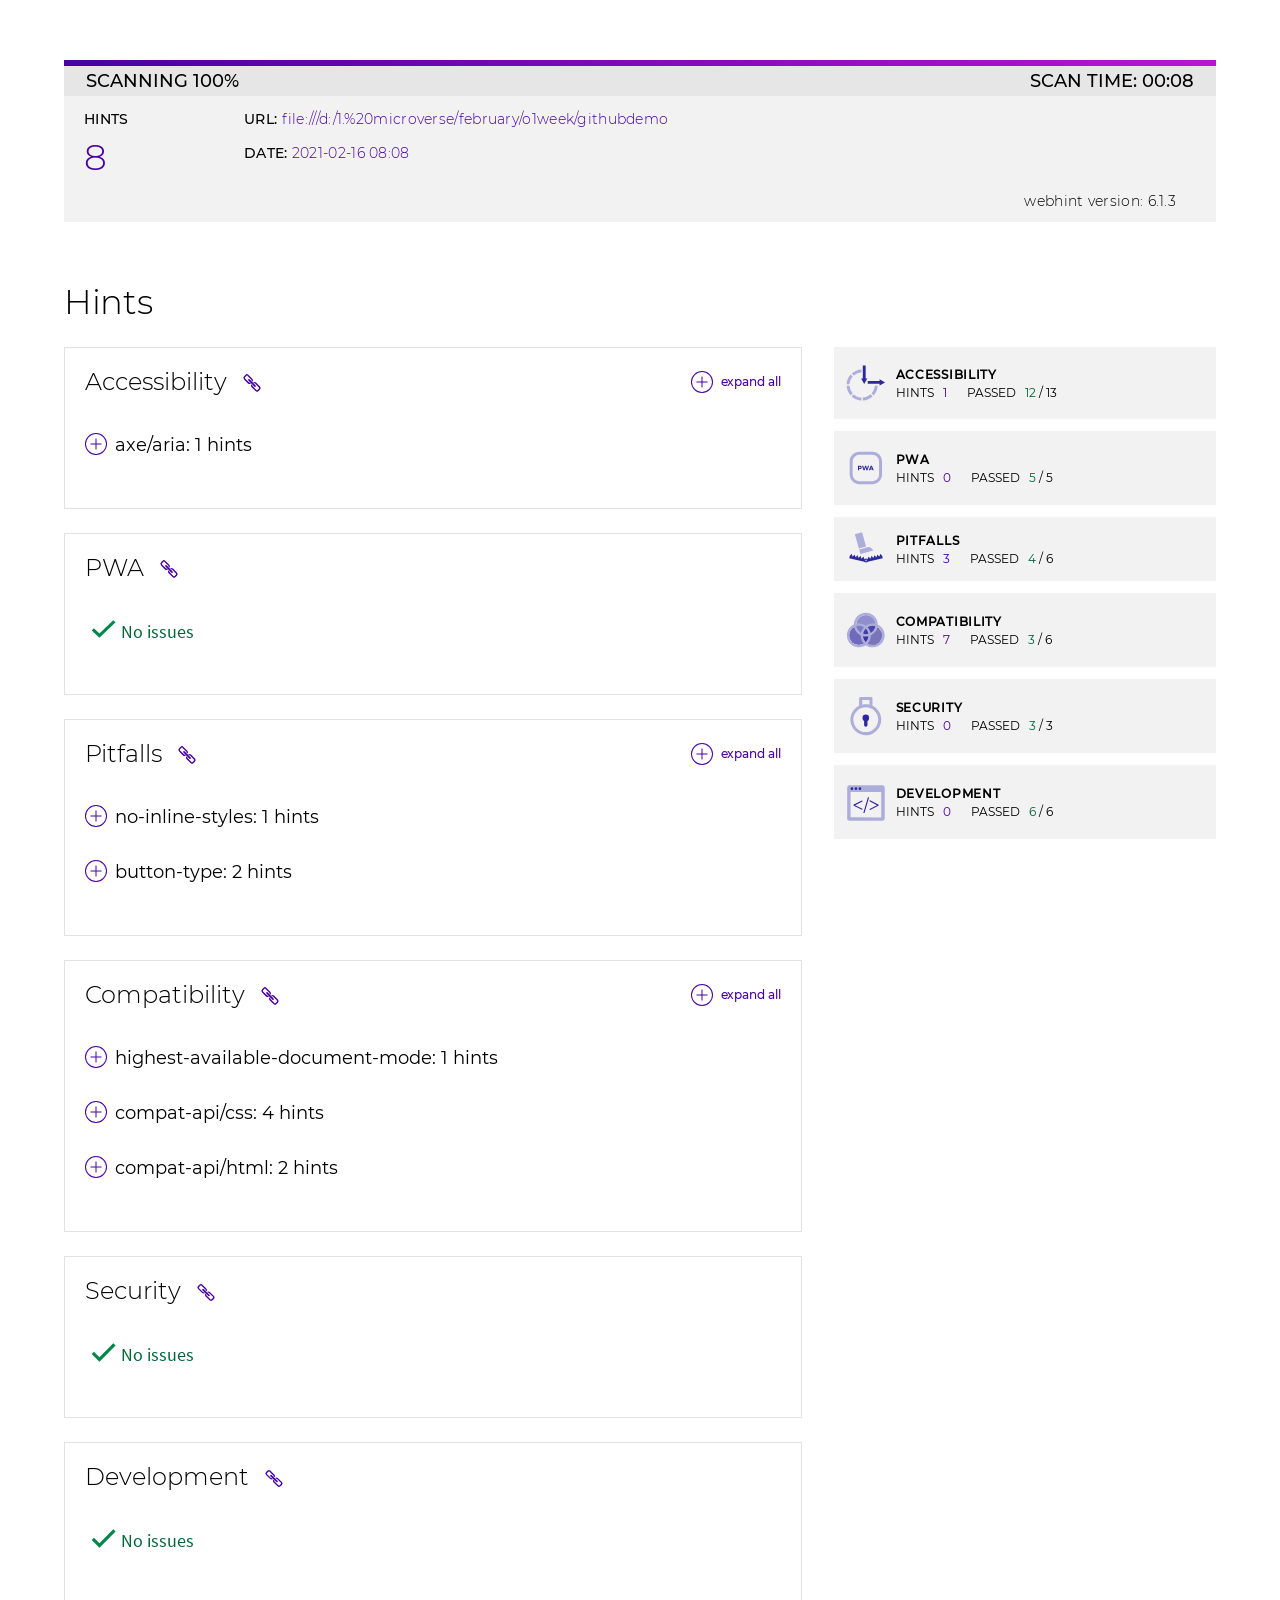
==== commit 0a65fda3: "fix linters errorss" ====
--- a/hint-report/file--D--1-%20Microverse-February-O1Week-githubDemo.html
+++ b/hint-report/file--D--1-%20Microverse-February-O1Week-githubDemo.html
@@ -6,7 +6,7 @@
     <meta name="viewport" content="width=device-width, initial-scale=1">
     
     
-        <link rel="icon" href="[data-uri]">
+        <link rel="icon" href="[data-uri]">
     
 
 
@@ -1330,18 +1330,18 @@
 </head>
 <body>
     <div class="section container">
-    <div class="scan-overview" data-id="1613461796624" id="main">
+    <div class="scan-overview" data-id="1613462895899" id="main">
         <div class="scan-overview__status">
             <div id="scan-percentage-bar" class="scan-overview__progress-bar end-animation" style="width: 100%"></div>
             <p>scanning <span id="scan-percentage">100%</span></p>
             <p class="scan-overview__scan-time">
-                scan time: <span id="scan-time">00:00</span>
+                scan time: <span id="scan-time">00:08</span>
             </p>
         </div>
         <div class="scan-overview--details">
             <div class="scan-overview--hints">
                 <p class="scan-overview__subheader">hints</p>
-                <p class="scan-overview__body--purple large" id="total-hints">0</p>
+                <p class="scan-overview__body--purple large" id="total-hints">8</p>
             </div>
             <div class="scan-overview--more-details">
                 <div class="scan-overview--scan-links">
@@ -1350,7 +1350,7 @@
                     </div>
                     
                         <div class="scan-overview--time-stamp">
-                            <p class="scan-overview__subheader">Date: <span id="scan-date" class="overview--time-stamp__time-stamp" data-date="2021-02-16T07:49:56.011Z">2021-02-16T07:49:56.011Z</span></p>
+                            <p class="scan-overview__subheader">Date: <span id="scan-date" class="overview--time-stamp__time-stamp" data-date="2021-02-16T08:08:07.096Z">2021-02-16T08:08:07.096Z</span></p>
                         </div>
                     
                 </div>
@@ -1379,11 +1379,11 @@
             <div class="rule-tile__results">
                 <div class="rule-tile__result-wrapper">
                     <p class="rule-tile__sub-category">hints</p>
-                    <p class="rule-tile__sub-category rule-tile__hints"><span>0</span></p>
+                    <p class="rule-tile__sub-category rule-tile__hints"><span>1</span></p>
                 </div>
                 <div class="rule-tile__result-wrapper">
                     <p class="rule-tile__sub-category">passed</p>
-                    <p class="rule-tile__sub-category"><span class="rule-tile__passed">13</span>&nbsp;/&nbsp;13</p>
+                    <p class="rule-tile__sub-category"><span class="rule-tile__passed">12</span>&nbsp;/&nbsp;13</p>
                 </div>
             </div>
         </div>
@@ -1417,11 +1417,11 @@
             <div class="rule-tile__results">
                 <div class="rule-tile__result-wrapper">
                     <p class="rule-tile__sub-category">hints</p>
-                    <p class="rule-tile__sub-category rule-tile__hints"><span>0</span></p>
+                    <p class="rule-tile__sub-category rule-tile__hints"><span>3</span></p>
                 </div>
                 <div class="rule-tile__result-wrapper">
                     <p class="rule-tile__sub-category">passed</p>
-                    <p class="rule-tile__sub-category"><span class="rule-tile__passed">6</span>&nbsp;/&nbsp;6</p>
+                    <p class="rule-tile__sub-category"><span class="rule-tile__passed">4</span>&nbsp;/&nbsp;6</p>
                 </div>
             </div>
         </div>
@@ -1436,11 +1436,11 @@
             <div class="rule-tile__results">
                 <div class="rule-tile__result-wrapper">
                     <p class="rule-tile__sub-category">hints</p>
-                    <p class="rule-tile__sub-category rule-tile__hints"><span>1</span></p>
+                    <p class="rule-tile__sub-category rule-tile__hints"><span>7</span></p>
                 </div>
                 <div class="rule-tile__result-wrapper">
                     <p class="rule-tile__sub-category">passed</p>
-                    <p class="rule-tile__sub-category"><span class="rule-tile__passed">5</span>&nbsp;/&nbsp;6</p>
+                    <p class="rule-tile__sub-category"><span class="rule-tile__passed">3</span>&nbsp;/&nbsp;6</p>
                 </div>
             </div>
         </div>
@@ -1493,6 +1493,79 @@
     <div class="rule-result--category">
         <h3 id="category-accessibility">Accessibility <a href="#category-accessibility" class="hint-link" title="Accessibility"></a></h3>
         
+            <button title="expand" class="button-expand-all expanded">close all</button>
+
+        
+    </div>
+    
+        
+            <details open class="rule-result--details" id="axe/aria" aria-expanded="true" role="group">
+    <summary class="rule-title" title="show axe/aria&#39;s result details" role="button">axe/aria: 1 hints</summary>
+    <div class="rule-content">
+        
+        <div class="rule-doc-buttons">
+            <a class="rule-doc-button" rel="noopener noreferrer" target="_blank" href="https://webhint.io/docs/user-guide/hints/hint-axe/aria/#why-is-this-important"
+                title="axe/aria - Why is this important">
+                Why is this important <span class="rule-doc-icon"></span>
+            </a>
+
+            <a class="rule-doc-button" rel="noopener noreferrer" target="_blank" href="https://webhint.io/docs/user-guide/hints/hint-axe/aria/#examples-that-pass-the-hint"
+                title="axe/aria - How to fix it">
+                How to fix it <span class="rule-doc-icon"></span>
+            </a>
+        </div>
+        
+        
+            <div class="rule-result--details__body">
+                <p id="hint-axe/aria-1">
+                    <span class="rule-result--details__hint-number">hint #1:</span> ARIA attributes must conform to valid names: Invalid ARIA attribute name: aria-control <a href="#hint-axe/aria-1" class="hint-link" title="axe/aria: hint #1"></a>
+                </p>
+                
+                <p>
+                    <a class="rule-result--details__hint-link" target="_blank" rel="noopener noreferrer" href="file:///D:/1.%20Microverse/February/O1Week/githubDemo">
+                        file:///D:/1.%20Microvers … ebruary/O1Week/githubDemo
+                    </a>
+                </p>
+                
+                
+                <div class="rule-result__code">
+                    <code class="">&lt;button aria-control=&#34;categories-list&#34; class=&#34;show-categories&#34; id=&#34;show-categories&#34;&gt;</code>
+                </div>
+                
+                
+                <div class="rule-result__doc">
+                    <h4>Further Reading</h4>
+                    <ul class="rule-result__doc--list">
+                        
+                            <li><a href="https://dequeuniversity.com/rules/axe/4.1/aria-valid-attr?application=axeAPI" target="_blank" rel="noopener noreferrer">Learn more about this axe rule at Deque University</a></li>
+                        
+                    </ul>
+                </div>
+                
+            </div>
+            
+                <div class="rule-result--details__footer-msg">
+                    
+                        <p>With the help of </p>
+                    
+
+                    <a href="https://github.com/dequelabs/axe-core">
+                        <img src="[data-uri]" alt="axe" class="axe-logo">
+                    </a>
+                </div>
+            
+        
+    </div>
+</details>
+
+        
+    
+</section>
+
+                                    <section class="rule-result" id="pwa">
+    <div class="rule-result--category">
+        <h3 id="category-pwa">PWA <a href="#category-pwa" class="hint-link" title="PWA"></a></h3>
+        
     </div>
     
         <div class="rule-result--details">
@@ -1504,33 +1577,118 @@
     
 </section>
 
-                                    <section class="rule-result" id="pwa">
-    <div class="rule-result--category">
-        <h3 id="category-pwa">PWA <a href="#category-pwa" class="hint-link" title="PWA"></a></h3>
-        
-    </div>
-    
-        <div class="rule-result--details">
-    <div class="rule-result__message--passed">
-        <p>No issues</p>
-    </div>
-</div>
-
-    
-</section>
-
                                     <section class="rule-result" id="pitfalls">
     <div class="rule-result--category">
         <h3 id="category-pitfalls">Pitfalls <a href="#category-pitfalls" class="hint-link" title="Pitfalls"></a></h3>
         
+            <button title="expand" class="button-expand-all expanded">close all</button>
+
+        
     </div>
     
-        <div class="rule-result--details">
-    <div class="rule-result__message--passed">
-        <p>No issues</p>
+        
+            <details open class="rule-result--details" id="no-inline-styles" aria-expanded="true" role="group">
+    <summary class="rule-title" title="show no-inline-styles&#39;s result details" role="button">no-inline-styles: 1 hints</summary>
+    <div class="rule-content">
+        
+        <div class="rule-doc-buttons">
+            <a class="rule-doc-button" rel="noopener noreferrer" target="_blank" href="https://webhint.io/docs/user-guide/hints/hint-no-inline-styles/#why-is-this-important"
+                title="no-inline-styles - Why is this important">
+                Why is this important <span class="rule-doc-icon"></span>
+            </a>
+
+            <a class="rule-doc-button" rel="noopener noreferrer" target="_blank" href="https://webhint.io/docs/user-guide/hints/hint-no-inline-styles/#examples-that-pass-the-hint"
+                title="no-inline-styles - How to fix it">
+                How to fix it <span class="rule-doc-icon"></span>
+            </a>
+        </div>
+        
+        
+            <div class="rule-result--details__body">
+                <p id="hint-no-inline-styles-1">
+                    <span class="rule-result--details__hint-number">hint #1:</span> CSS inline styles should not be used, move styles to an external CSS file <a href="#hint-no-inline-styles-1" class="hint-link" title="no-inline-styles: hint #1"></a>
+                </p>
+                
+                <p>
+                    <a class="rule-result--details__hint-link" target="_blank" rel="noopener noreferrer" href="file:///D:/1.%20Microverse/February/O1Week/githubDemo/hint-report/file--D--1-%2520Microverse-February-O1Week-githubDemo.html">
+                        file:///D:/1.%20Microvers … O1Week-githubDemo.html
+                    </a>
+                </p>
+                
+                
+                <div class="rule-result__code">
+                    <code class="">&lt;div id=&#34;scan-percentage-bar&#34; class=&#34;scan-overview__progress-bar end-animation&#34; style=&#34;width: 100%&#34;&gt;</code>
+                </div>
+                
+                
+            </div>
+            
+        
     </div>
-</div>
-
+</details>
+
+        
+            <details open class="rule-result--details" id="button-type" aria-expanded="true" role="group">
+    <summary class="rule-title" title="show button-type&#39;s result details" role="button">button-type: 2 hints</summary>
+    <div class="rule-content">
+        
+        <div class="rule-doc-buttons">
+            <a class="rule-doc-button" rel="noopener noreferrer" target="_blank" href="https://webhint.io/docs/user-guide/hints/hint-button-type/#why-is-this-important"
+                title="button-type - Why is this important">
+                Why is this important <span class="rule-doc-icon"></span>
+            </a>
+
+            <a class="rule-doc-button" rel="noopener noreferrer" target="_blank" href="https://webhint.io/docs/user-guide/hints/hint-button-type/#examples-that-pass-the-hint"
+                title="button-type - How to fix it">
+                How to fix it <span class="rule-doc-icon"></span>
+            </a>
+        </div>
+        
+        
+            <div class="rule-result--details__body">
+                <p id="hint-button-type-1">
+                    <span class="rule-result--details__hint-number">hint #1:</span> Button type attribute has not been set. <a href="#hint-button-type-1" class="hint-link" title="button-type: hint #1"></a>
+                </p>
+                
+                <p>
+                    <a class="rule-result--details__hint-link" target="_blank" rel="noopener noreferrer" href="file:///D:/1.%20Microverse/February/O1Week/githubDemo/hint-report/file--D--1-%2520Microverse-February-O1Week-githubDemo.html">
+                        file:///D:/1.%20Microvers … O1Week-githubDemo.html
+                    </a>
+                </p>
+                
+                
+                <div class="rule-result__code">
+                    <code class="">&lt;button aria-control=&#34;categories-list&#34; class=&#34;show-categories&#34; id=&#34;show-categories&#34;&gt;</code>
+                </div>
+                
+                
+            </div>
+            
+        
+            <div class="rule-result--details__body">
+                <p id="hint-button-type-2">
+                    <span class="rule-result--details__hint-number">hint #2:</span> Button type attribute has not been set. <a href="#hint-button-type-2" class="hint-link" title="button-type: hint #2"></a>
+                </p>
+                
+                <p>
+                    <a class="rule-result--details__hint-link" target="_blank" rel="noopener noreferrer" href="file:///D:/1.%20Microverse/February/O1Week/githubDemo/hint-report/file--D--1-%2520Microverse-February-O1Week-githubDemo.html">
+                        file:///D:/1.%20Microvers … O1Week-githubDemo.html
+                    </a>
+                </p>
+                
+                
+                <div class="rule-result__code">
+                    <code class="">&lt;button title=&#34;expand&#34; class=&#34;button-expand-all expanded&#34;&gt;close all&lt;/button&gt;</code>
+                </div>
+                
+                
+            </div>
+            
+        
+    </div>
+</details>
+
+        
     
 </section>
 
@@ -1577,6 +1735,232 @@
                     <code class="">&lt;meta http-equiv=&#34;X-UA-Compatible&#34; content=&#34;IE=edge&#34;&gt;</code>
                 </div>
                 
+                
+            </div>
+            
+        
+    </div>
+</details>
+
+        
+            <details open class="rule-result--details" id="compat-api/css" aria-expanded="true" role="group">
+    <summary class="rule-title" title="show compat-api/css&#39;s result details" role="button">compat-api/css: 4 hints</summary>
+    <div class="rule-content">
+        
+        <div class="rule-doc-buttons">
+            <a class="rule-doc-button" rel="noopener noreferrer" target="_blank" href="https://webhint.io/docs/user-guide/hints/hint-compat-api/css/#why-is-this-important"
+                title="compat-api/css - Why is this important">
+                Why is this important <span class="rule-doc-icon"></span>
+            </a>
+
+            <a class="rule-doc-button" rel="noopener noreferrer" target="_blank" href="https://webhint.io/docs/user-guide/hints/hint-compat-api/css/#examples-that-pass-the-hint"
+                title="compat-api/css - How to fix it">
+                How to fix it <span class="rule-doc-icon"></span>
+            </a>
+        </div>
+        
+        
+            <div class="rule-result--details__body">
+                <p id="hint-compat-api/css-1">
+                    <span class="rule-result--details__hint-number">hint #1:</span> &#39;justify-content: space-evenly&#39; is not supported by Internet Explorer. <a href="#hint-compat-api/css-1" class="hint-link" title="compat-api/css: hint #1"></a>
+                </p>
+                
+                <p>
+                    <a class="rule-result--details__hint-link" target="_blank" rel="noopener noreferrer" href="file:///D:/1.%20Microverse/February/O1Week/githubDemo/hint-report/file--D--1-%2520Microverse-February-O1Week-githubDemo.html">
+                        file:///D:/1.%20Microvers … O1Week-githubDemo.html
+                    </a>
+                </p>
+                
+                
+                <div class="rule-result__code">
+                    <code class="css">.rule-tile {
+    justify-content: space-evenly;
+}</code>
+                </div>
+                
+                
+                <div class="rule-result__doc">
+                    <h4>Further Reading</h4>
+                    <ul class="rule-result__doc--list">
+                        
+                            <li><a href="https://developer.mozilla.org/docs/Web/CSS/justify-content" target="_blank" rel="noopener noreferrer">Learn more about this CSS feature on MDN</a></li>
+                        
+                    </ul>
+                </div>
+                
+            </div>
+            
+        
+            <div class="rule-result--details__body">
+                <p id="hint-compat-api/css-2">
+                    <span class="rule-result--details__hint-number">hint #2:</span> &#39;position: sticky&#39; is not supported by Internet Explorer, Safari, iOS Safari. Add &#39;position: -webkit-sticky&#39; to support Safari 6.1+, iOS Safari 6.1+. <a href="#hint-compat-api/css-2" class="hint-link" title="compat-api/css: hint #2"></a>
+                </p>
+                
+                <p>
+                    <a class="rule-result--details__hint-link" target="_blank" rel="noopener noreferrer" href="file:///D:/1.%20Microverse/February/O1Week/githubDemo/hint-report/file--D--1-%2520Microverse-February-O1Week-githubDemo.html">
+                        file:///D:/1.%20Microvers … O1Week-githubDemo.html
+                    </a>
+                </p>
+                
+                
+                <div class="rule-result__code">
+                    <code class="css">@media (min-width: 48em) {
+    .module.module--categories {
+        position: sticky;
+    }
+}</code>
+                </div>
+                
+                
+                <div class="rule-result__doc">
+                    <h4>Further Reading</h4>
+                    <ul class="rule-result__doc--list">
+                        
+                            <li><a href="https://developer.mozilla.org/docs/Web/CSS/position" target="_blank" rel="noopener noreferrer">Learn more about this CSS feature on MDN</a></li>
+                        
+                    </ul>
+                </div>
+                
+            </div>
+            
+        
+            <div class="rule-result--details__body">
+                <p id="hint-compat-api/css-3">
+                    <span class="rule-result--details__hint-number">hint #3:</span> &#39;position: sticky&#39; is not supported by Internet Explorer, Safari, iOS Safari. Add &#39;position: -webkit-sticky&#39; to support Safari 6.1+, iOS Safari 6.1+. <a href="#hint-compat-api/css-3" class="hint-link" title="compat-api/css: hint #3"></a>
+                </p>
+                
+                <p>
+                    <a class="rule-result--details__hint-link" target="_blank" rel="noopener noreferrer" href="file:///D:/1.%20Microverse/February/O1Week/githubDemo/hint-report/file--D--1-%2520Microverse-February-O1Week-githubDemo.html">
+                        file:///D:/1.%20Microvers … O1Week-githubDemo.html
+                    </a>
+                </p>
+                
+                
+                <div class="rule-result__code">
+                    <code class="css">.rule-doc-buttons {
+    position: sticky;
+}</code>
+                </div>
+                
+                
+                <div class="rule-result__doc">
+                    <h4>Further Reading</h4>
+                    <ul class="rule-result__doc--list">
+                        
+                            <li><a href="https://developer.mozilla.org/docs/Web/CSS/position" target="_blank" rel="noopener noreferrer">Learn more about this CSS feature on MDN</a></li>
+                        
+                    </ul>
+                </div>
+                
+            </div>
+            
+        
+            <div class="rule-result--details__body">
+                <p id="hint-compat-api/css-4">
+                    <span class="rule-result--details__hint-number">hint #4:</span> &#39;word-break: break-word&#39; is not supported by Internet Explorer. <a href="#hint-compat-api/css-4" class="hint-link" title="compat-api/css: hint #4"></a>
+                </p>
+                
+                <p>
+                    <a class="rule-result--details__hint-link" target="_blank" rel="noopener noreferrer" href="file:///D:/1.%20Microverse/February/O1Week/githubDemo/hint-report/file--D--1-%2520Microverse-February-O1Week-githubDemo.html">
+                        file:///D:/1.%20Microvers … O1Week-githubDemo.html
+                    </a>
+                </p>
+                
+                
+                <div class="rule-result__code">
+                    <code class="css">.rule-result__code {
+    word-break: break-word;
+}</code>
+                </div>
+                
+                
+                <div class="rule-result__doc">
+                    <h4>Further Reading</h4>
+                    <ul class="rule-result__doc--list">
+                        
+                            <li><a href="https://developer.mozilla.org/docs/Web/CSS/word-break" target="_blank" rel="noopener noreferrer">Learn more about this CSS feature on MDN</a></li>
+                        
+                    </ul>
+                </div>
+                
+            </div>
+            
+        
+    </div>
+</details>
+
+        
+            <details open class="rule-result--details" id="compat-api/html" aria-expanded="true" role="group">
+    <summary class="rule-title" title="show compat-api/html&#39;s result details" role="button">compat-api/html: 2 hints</summary>
+    <div class="rule-content">
+        
+        <div class="rule-doc-buttons">
+            <a class="rule-doc-button" rel="noopener noreferrer" target="_blank" href="https://webhint.io/docs/user-guide/hints/hint-compat-api/html/#why-is-this-important"
+                title="compat-api/html - Why is this important">
+                Why is this important <span class="rule-doc-icon"></span>
+            </a>
+
+            <a class="rule-doc-button" rel="noopener noreferrer" target="_blank" href="https://webhint.io/docs/user-guide/hints/hint-compat-api/html/#examples-that-pass-the-hint"
+                title="compat-api/html - How to fix it">
+                How to fix it <span class="rule-doc-icon"></span>
+            </a>
+        </div>
+        
+        
+            <div class="rule-result--details__body">
+                <p id="hint-compat-api/html-1">
+                    <span class="rule-result--details__hint-number">hint #1:</span> &#39;details&#39; is not supported by Internet Explorer. <a href="#hint-compat-api/html-1" class="hint-link" title="compat-api/html: hint #1"></a>
+                </p>
+                
+                <p>
+                    <a class="rule-result--details__hint-link" target="_blank" rel="noopener noreferrer" href="file:///D:/1.%20Microverse/February/O1Week/githubDemo/hint-report/file--D--1-%2520Microverse-February-O1Week-githubDemo.html">
+                        file:///D:/1.%20Microvers … O1Week-githubDemo.html
+                    </a>
+                </p>
+                
+                
+                <div class="rule-result__code">
+                    <code class="">&lt;details open=&#34;&#34; class=&#34;rule-result--details&#34; id=&#34;highest-available-document-mode&#34; aria-expanded=&#34;true&#34; role=&#34;group&#34;&gt;</code>
+                </div>
+                
+                
+                <div class="rule-result__doc">
+                    <h4>Further Reading</h4>
+                    <ul class="rule-result__doc--list">
+                        
+                            <li><a href="https://developer.mozilla.org/docs/Web/HTML/Element/details" target="_blank" rel="noopener noreferrer">Learn more about this HTML feature on MDN</a></li>
+                        
+                    </ul>
+                </div>
+                
+            </div>
+            
+        
+            <div class="rule-result--details__body">
+                <p id="hint-compat-api/html-2">
+                    <span class="rule-result--details__hint-number">hint #2:</span> &#39;summary&#39; is not supported by Internet Explorer. <a href="#hint-compat-api/html-2" class="hint-link" title="compat-api/html: hint #2"></a>
+                </p>
+                
+                <p>
+                    <a class="rule-result--details__hint-link" target="_blank" rel="noopener noreferrer" href="file:///D:/1.%20Microverse/February/O1Week/githubDemo/hint-report/file--D--1-%2520Microverse-February-O1Week-githubDemo.html">
+                        file:///D:/1.%20Microvers … O1Week-githubDemo.html
+                    </a>
+                </p>
+                
+                
+                <div class="rule-result__code">
+                    <code class="">&lt;summary class=&#34;rule-title&#34; title=&#34;show highest-available-document-mode&#39;s result details&#34; role=&#34;button&#34;&gt;</code>
+                </div>
+                
+                
+                <div class="rule-result__doc">
+                    <h4>Further Reading</h4>
+                    <ul class="rule-result__doc--list">
+                        
+                            <li><a href="https://developer.mozilla.org/docs/Web/HTML/Element/summary" target="_blank" rel="noopener noreferrer">Learn more about this HTML feature on MDN</a></li>
+                        
+                    </ul>
+                </div>
                 
             </div>
             
